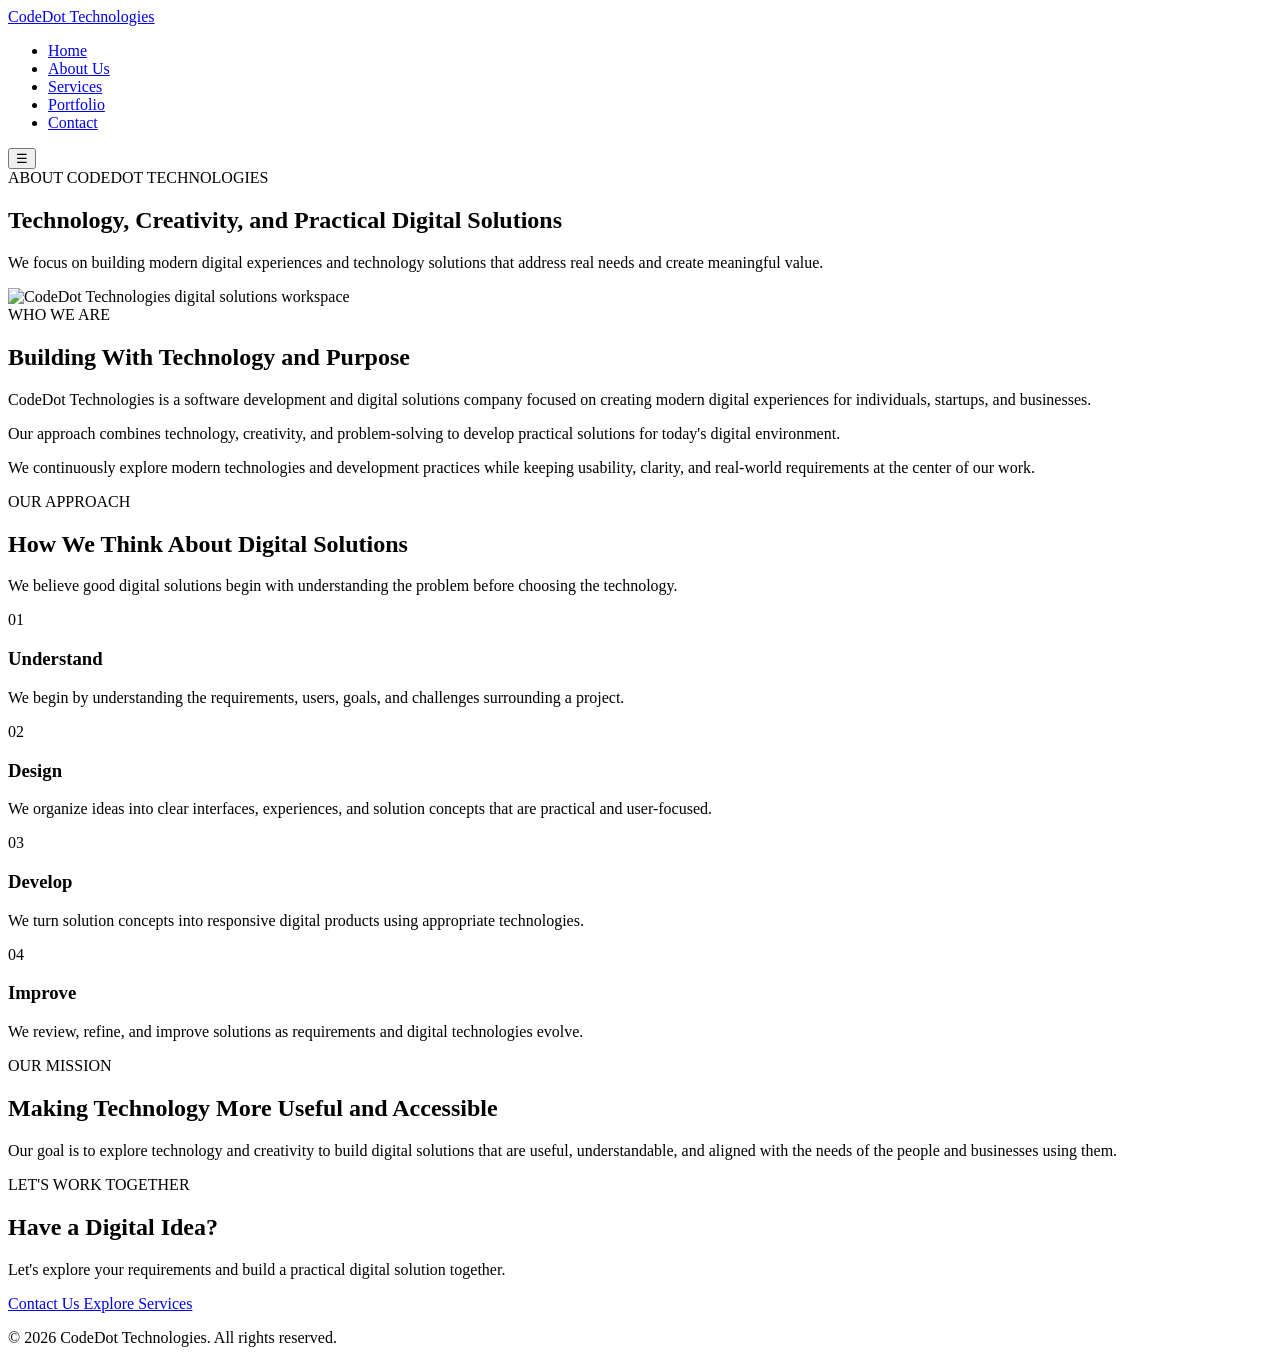
==== about.html @ 68d83f5a "About page HTML Updated" ====
<!DOCTYPE html>
<html lang="en">

<head>

    <meta charset="UTF-8">

    <meta
        name="viewport"
        content="width=device-width, initial-scale=1.0"
    >

    <title>About Us | CodeDot Technologies</title>

    <meta
        name="description"
        content="Learn more about CodeDot Technologies, our approach to software development, digital solutions, creativity, and technology."
    >

    <!-- Google Fonts -->
    <link rel="preconnect" href="https://fonts.googleapis.com">

    <link
        rel="preconnect"
        href="https://fonts.gstatic.com"
        crossorigin
    >

    <link
        href="https://fonts.googleapis.com/css2?family=Inter:wght@400;500;600;700&family=Poppins:wght@500;600;700;800&display=swap"
        rel="stylesheet"
    >

    <!-- Main CSS -->
    <link rel="stylesheet" href="css/style.css">

    <!-- Main JavaScript -->
    <script src="js/script.js" defer></script>

</head>

<body>

    <!-- Header -->
    <header>

        <nav>

            <a href="index.html" class="logo">
                CodeDot Technologies
            </a>

            <ul class="nav-links">

                <li>
                    <a href="index.html">
                        Home
                    </a>
                </li>

                <li>
                    <a href="about.html">
                        About Us
                    </a>
                </li>

                <li>
                    <a href="services.html">
                        Services
                    </a>
                </li>

                <li>
                    <a href="portfolio.html">
                        Portfolio
                    </a>
                </li>

                <li>
                    <a href="contact.html">
                        Contact
                    </a>
                </li>

            </ul>

            <button
                type="button"
                class="menu-toggle"
                aria-label="Open navigation menu"
                aria-expanded="false"
            >
                ☰
            </button>

        </nav>

    </header>


    <!-- Main Content -->
    <main>

        <!-- About Hero -->
        <section class="page-hero">

            <div class="page-hero-content">

                <span class="section-label">
                    ABOUT CODEDOT TECHNOLOGIES
                </span>

                <h1>
                    Technology, Creativity, and Practical Digital Solutions
                </h1>

                <p>
                    We focus on building modern digital experiences
                    and technology solutions that address real needs
                    and create meaningful value.
                </p>

            </div>

        </section>


        <!-- Company Introduction -->
        <section class="about-introduction">

            <div class="about-introduction-image">

                <img
                    src="images/about-image.jpg"
                    alt="CodeDot Technologies digital solutions workspace"
                >

            </div>

            <div class="about-introduction-content">

                <span class="section-label">
                    WHO WE ARE
                </span>

                <h2>
                    Building With Technology and Purpose
                </h2>

                <p>
                    CodeDot Technologies is a software development
                    and digital solutions company focused on creating
                    modern digital experiences for individuals,
                    startups, and businesses.
                </p>

                <p>
                    Our approach combines technology, creativity,
                    and problem-solving to develop practical solutions
                    for today's digital environment.
                </p>

                <p>
                    We continuously explore modern technologies and
                    development practices while keeping usability,
                    clarity, and real-world requirements at the center
                    of our work.
                </p>

            </div>

        </section>


        <!-- Our Approach -->
        <section class="about-approach">

            <div class="section-heading">

                <span class="section-label">
                    OUR APPROACH
                </span>

                <h2>
                    How We Think About Digital Solutions
                </h2>

                <p>
                    We believe good digital solutions begin with
                    understanding the problem before choosing the
                    technology.
                </p>

            </div>

            <div class="approach-grid">

                <article class="approach-card">

                    <div class="feature-icon" aria-hidden="true">
                        01
                    </div>

                    <h3>
                        Understand
                    </h3>

                    <p>
                        We begin by understanding the requirements,
                        users, goals, and challenges surrounding a
                        project.
                    </p>

                </article>

                <article class="approach-card">

                    <div class="feature-icon" aria-hidden="true">
                        02
                    </div>

                    <h3>
                        Design
                    </h3>

                    <p>
                        We organize ideas into clear interfaces,
                        experiences, and solution concepts that are
                        practical and user-focused.
                    </p>

                </article>

                <article class="approach-card">

                    <div class="feature-icon" aria-hidden="true">
                        03
                    </div>

                    <h3>
                        Develop
                    </h3>

                    <p>
                        We turn solution concepts into responsive
                        digital products using appropriate technologies.
                    </p>

                </article>

                <article class="approach-card">

                    <div class="feature-icon" aria-hidden="true">
                        04
                    </div>

                    <h3>
                        Improve
                    </h3>

                    <p>
                        We review, refine, and improve solutions as
                        requirements and digital technologies evolve.
                    </p>

                </article>

            </div>

        </section>


        <!-- Mission -->
        <section class="mission-section">

            <div class="mission-content">

                <span class="section-label">
                    OUR MISSION
                </span>

                <h2>
                    Making Technology More Useful and Accessible
                </h2>

                <p>
                    Our goal is to explore technology and creativity
                    to build digital solutions that are useful,
                    understandable, and aligned with the needs of
                    the people and businesses using them.
                </p>

            </div>

        </section>


        <!-- CTA -->
        <section class="final-cta">

            <div class="cta-content">

                <span class="section-label">
                    LET'S WORK TOGETHER
                </span>

                <h2>
                    Have a Digital Idea?
                </h2>

                <p>
                    Let's explore your requirements and build a
                    practical digital solution together.
                </p>

                <div class="cta-buttons">

                    <a
                        href="contact.html"
                        class="btn btn-primary"
                    >
                        Contact Us
                    </a>

                    <a
                        href="services.html"
                        class="btn btn-secondary"
                    >
                        Explore Services
                    </a>

                </div>

            </div>

        </section>

    </main>


    <!-- Footer -->
    <footer>

        <p>
            &copy; 2026 CodeDot Technologies. All rights reserved.
        </p>

    </footer>

</body>

</html>
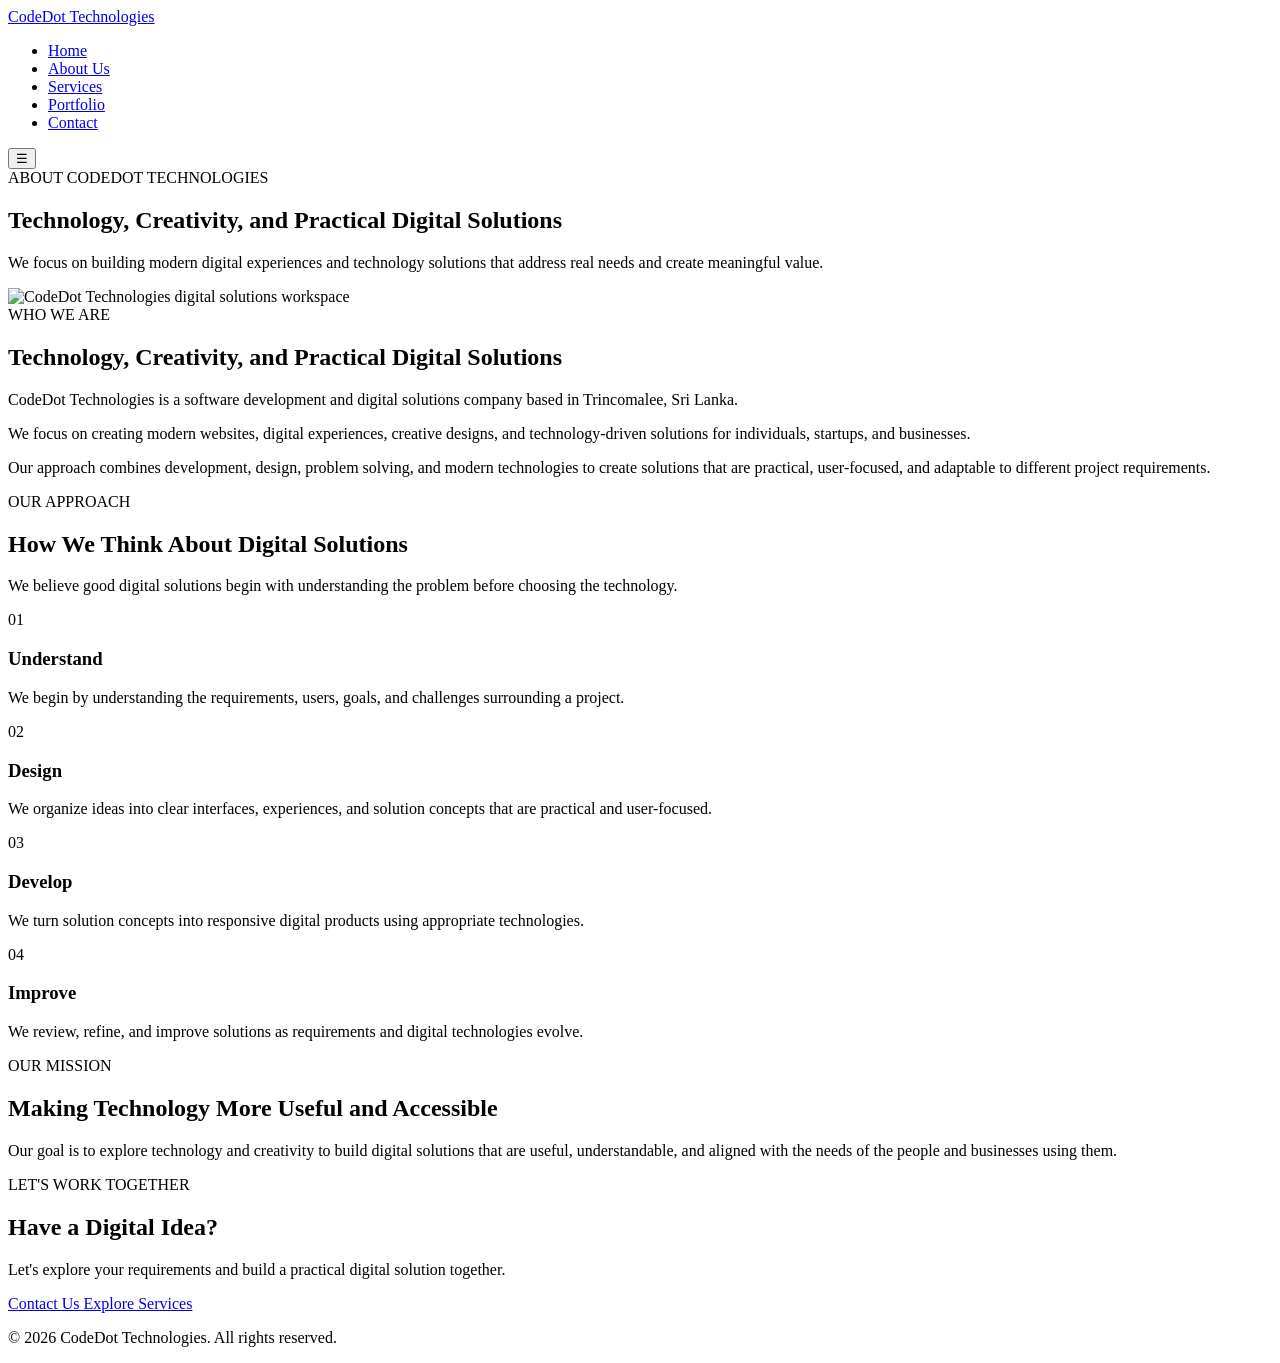
==== commit d4aa4bb8: "about page reupdated" ====
--- a/about.html
+++ b/about.html
@@ -144,29 +144,25 @@
                 </span>
 
                 <h2>
-                    Building With Technology and Purpose
+                    Technology, Creativity, and Practical Digital Solutions
                 </h2>
 
                 <p>
-                    CodeDot Technologies is a software development
-                    and digital solutions company focused on creating
-                    modern digital experiences for individuals,
-                    startups, and businesses.
-                </p>
-
-                <p>
-                    Our approach combines technology, creativity,
-                    and problem-solving to develop practical solutions
-                    for today's digital environment.
-                </p>
-
-                <p>
-                    We continuously explore modern technologies and
-                    development practices while keeping usability,
-                    clarity, and real-world requirements at the center
-                    of our work.
-                </p>
-
+                    CodeDot Technologies is a software development and digital
+                    solutions company based in Trincomalee, Sri Lanka.
+                </p>
+
+                <p>
+                    We focus on creating modern websites, digital experiences,
+                    creative designs, and technology-driven solutions for
+                    individuals, startups, and businesses.
+                </p>
+
+                <p>
+                    Our approach combines development, design, problem solving,
+                    and modern technologies to create solutions that are practical,
+                    user-focused, and adaptable to different project requirements.
+                </p>
             </div>
 
         </section>
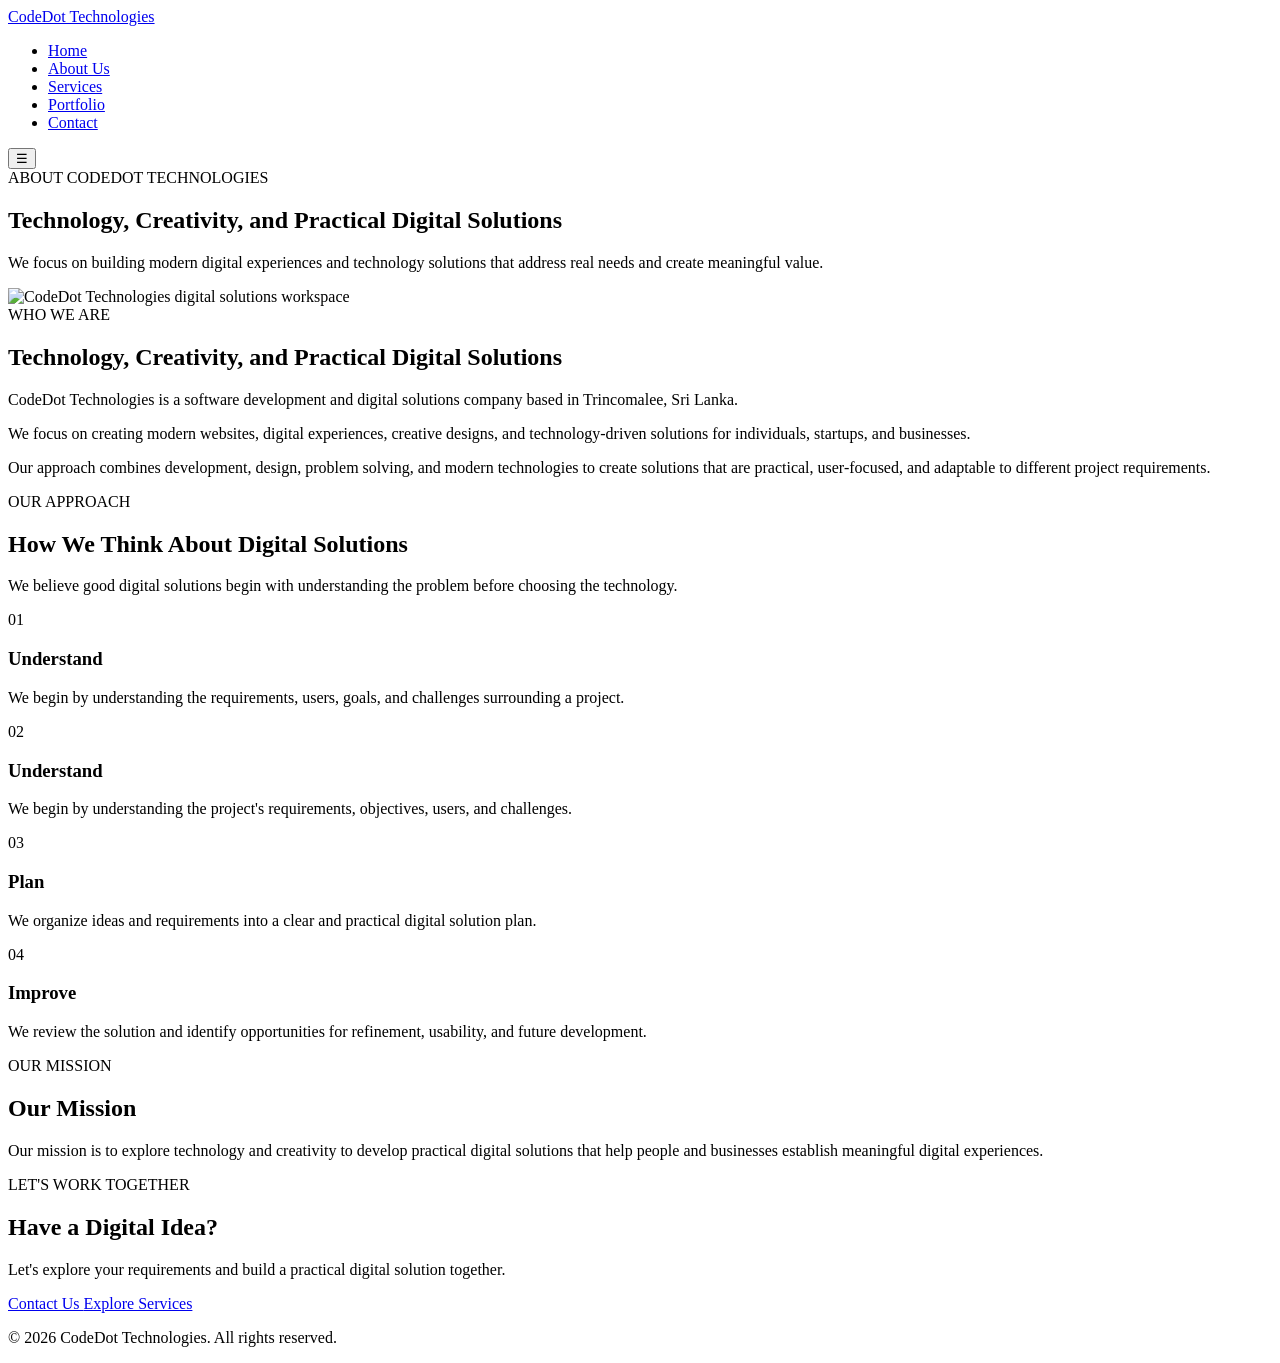
==== commit 3e38e78c: "about page reupdated" ====
--- a/about.html
+++ b/about.html
@@ -215,15 +215,12 @@
                         02
                     </div>
 
-                    <h3>
-                        Design
-                    </h3>
-
-                    <p>
-                        We organize ideas into clear interfaces,
-                        experiences, and solution concepts that are
-                        practical and user-focused.
-                    </p>
+                    <h3>Understand</h3>
+
+                        <p>
+                            We begin by understanding the project's requirements,
+                            objectives, users, and challenges.
+                        </p>
 
                 </article>
 
@@ -233,14 +230,12 @@
                         03
                     </div>
 
-                    <h3>
-                        Develop
-                    </h3>
-
-                    <p>
-                        We turn solution concepts into responsive
-                        digital products using appropriate technologies.
-                    </p>
+                    <h3>Plan</h3>
+
+                        <p>
+                            We organize ideas and requirements into a clear and
+                            practical digital solution plan.
+                        </p>
 
                 </article>
 
@@ -250,14 +245,12 @@
                         04
                     </div>
 
-                    <h3>
-                        Improve
-                    </h3>
-
-                    <p>
-                        We review, refine, and improve solutions as
-                        requirements and digital technologies evolve.
-                    </p>
+                    <h3>Improve</h3>
+
+                        <p>
+                            We review the solution and identify opportunities for
+                            refinement, usability, and future development.
+                        </p>
 
                 </article>
 
@@ -276,15 +269,14 @@
                 </span>
 
                 <h2>
-                    Making Technology More Useful and Accessible
+                    Our Mission
                 </h2>
 
-                <p>
-                    Our goal is to explore technology and creativity
-                    to build digital solutions that are useful,
-                    understandable, and aligned with the needs of
-                    the people and businesses using them.
-                </p>
+                    <p>
+                        Our mission is to explore technology and creativity to
+                        develop practical digital solutions that help people and
+                        businesses establish meaningful digital experiences.
+                    </p>
 
             </div>
 
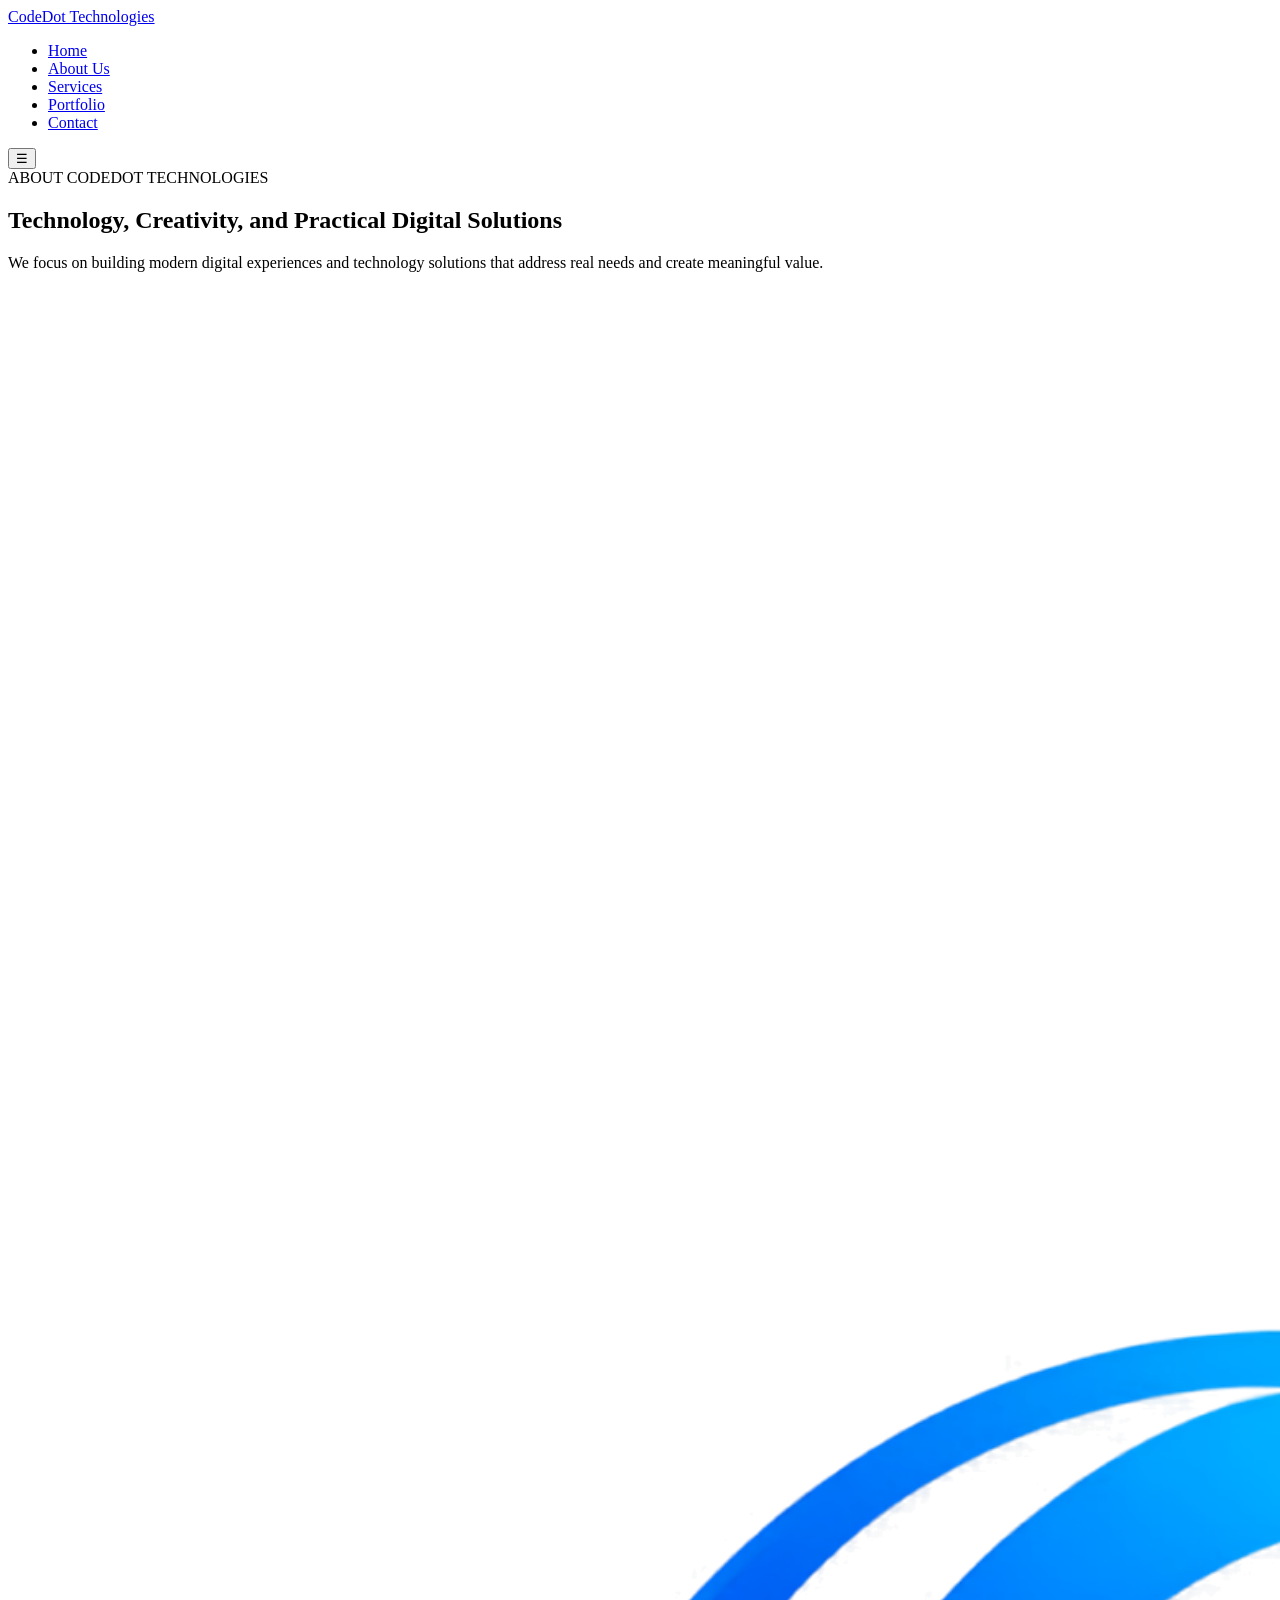
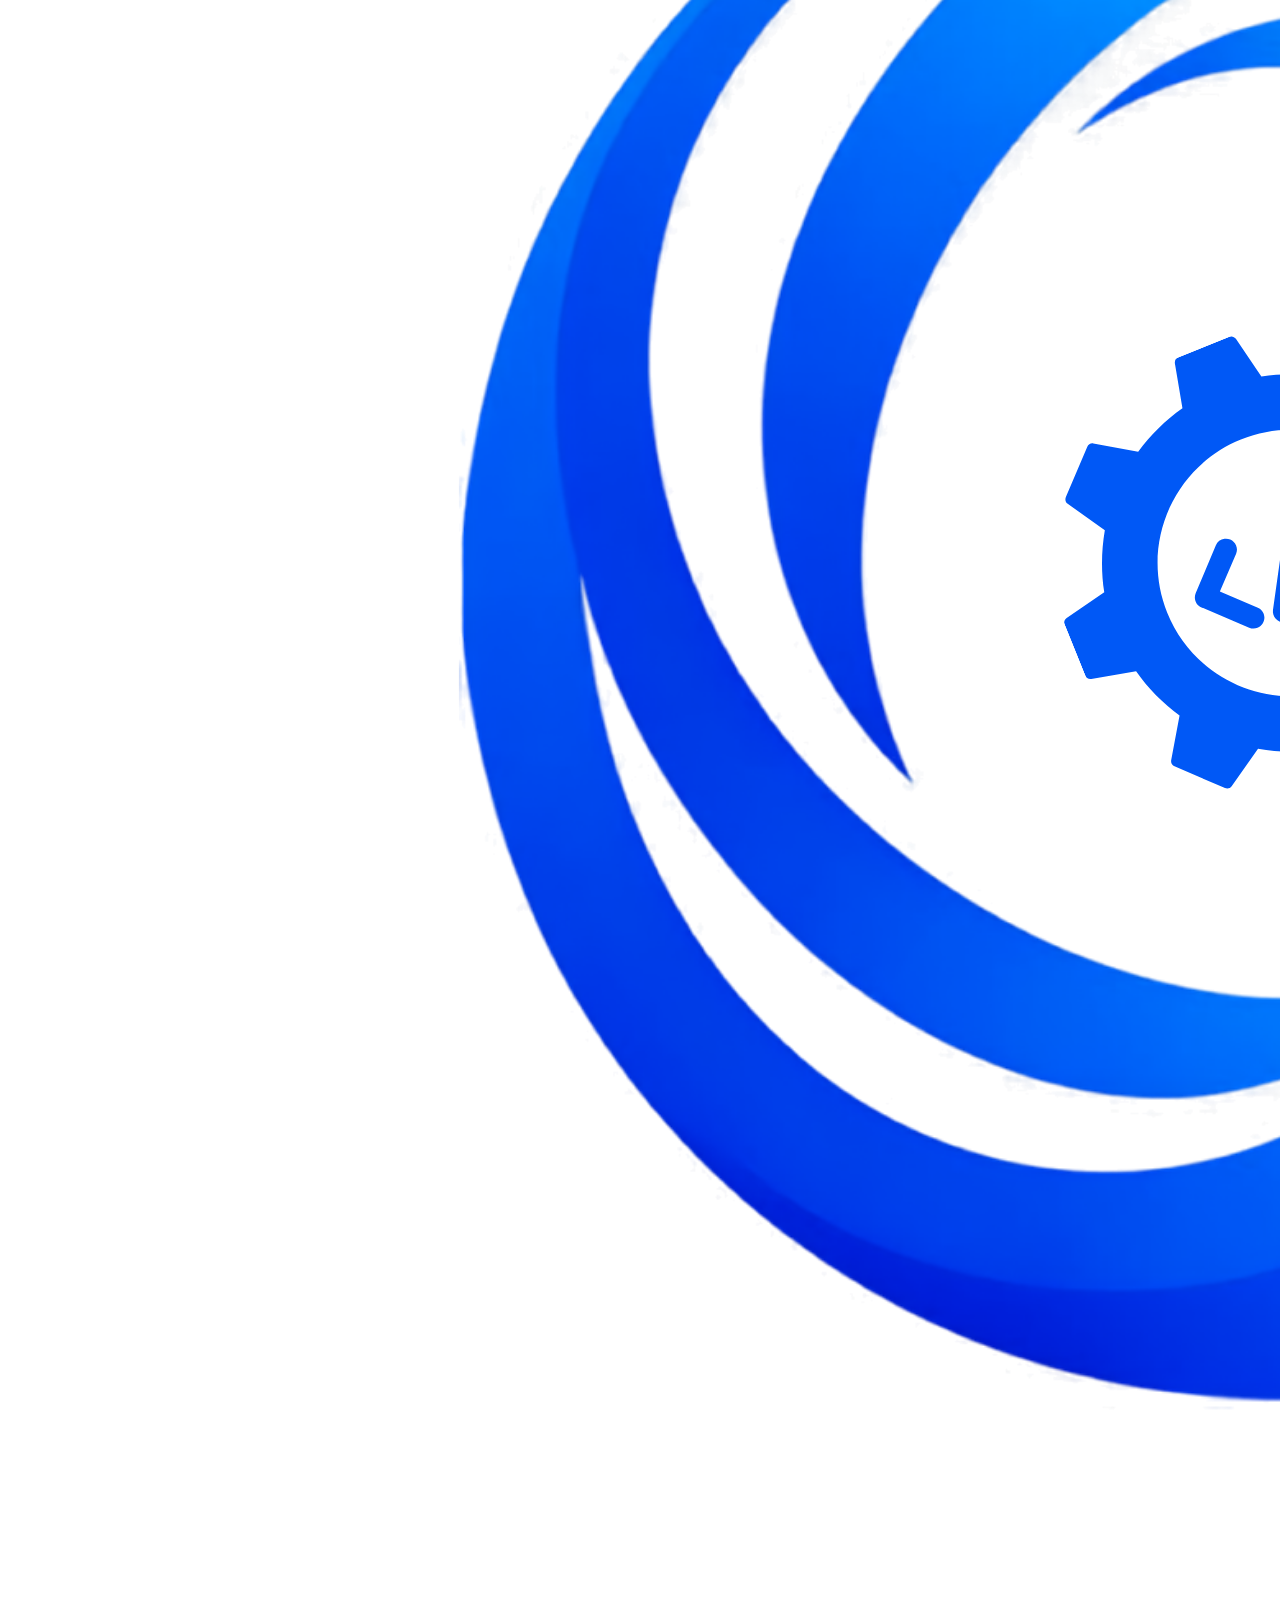
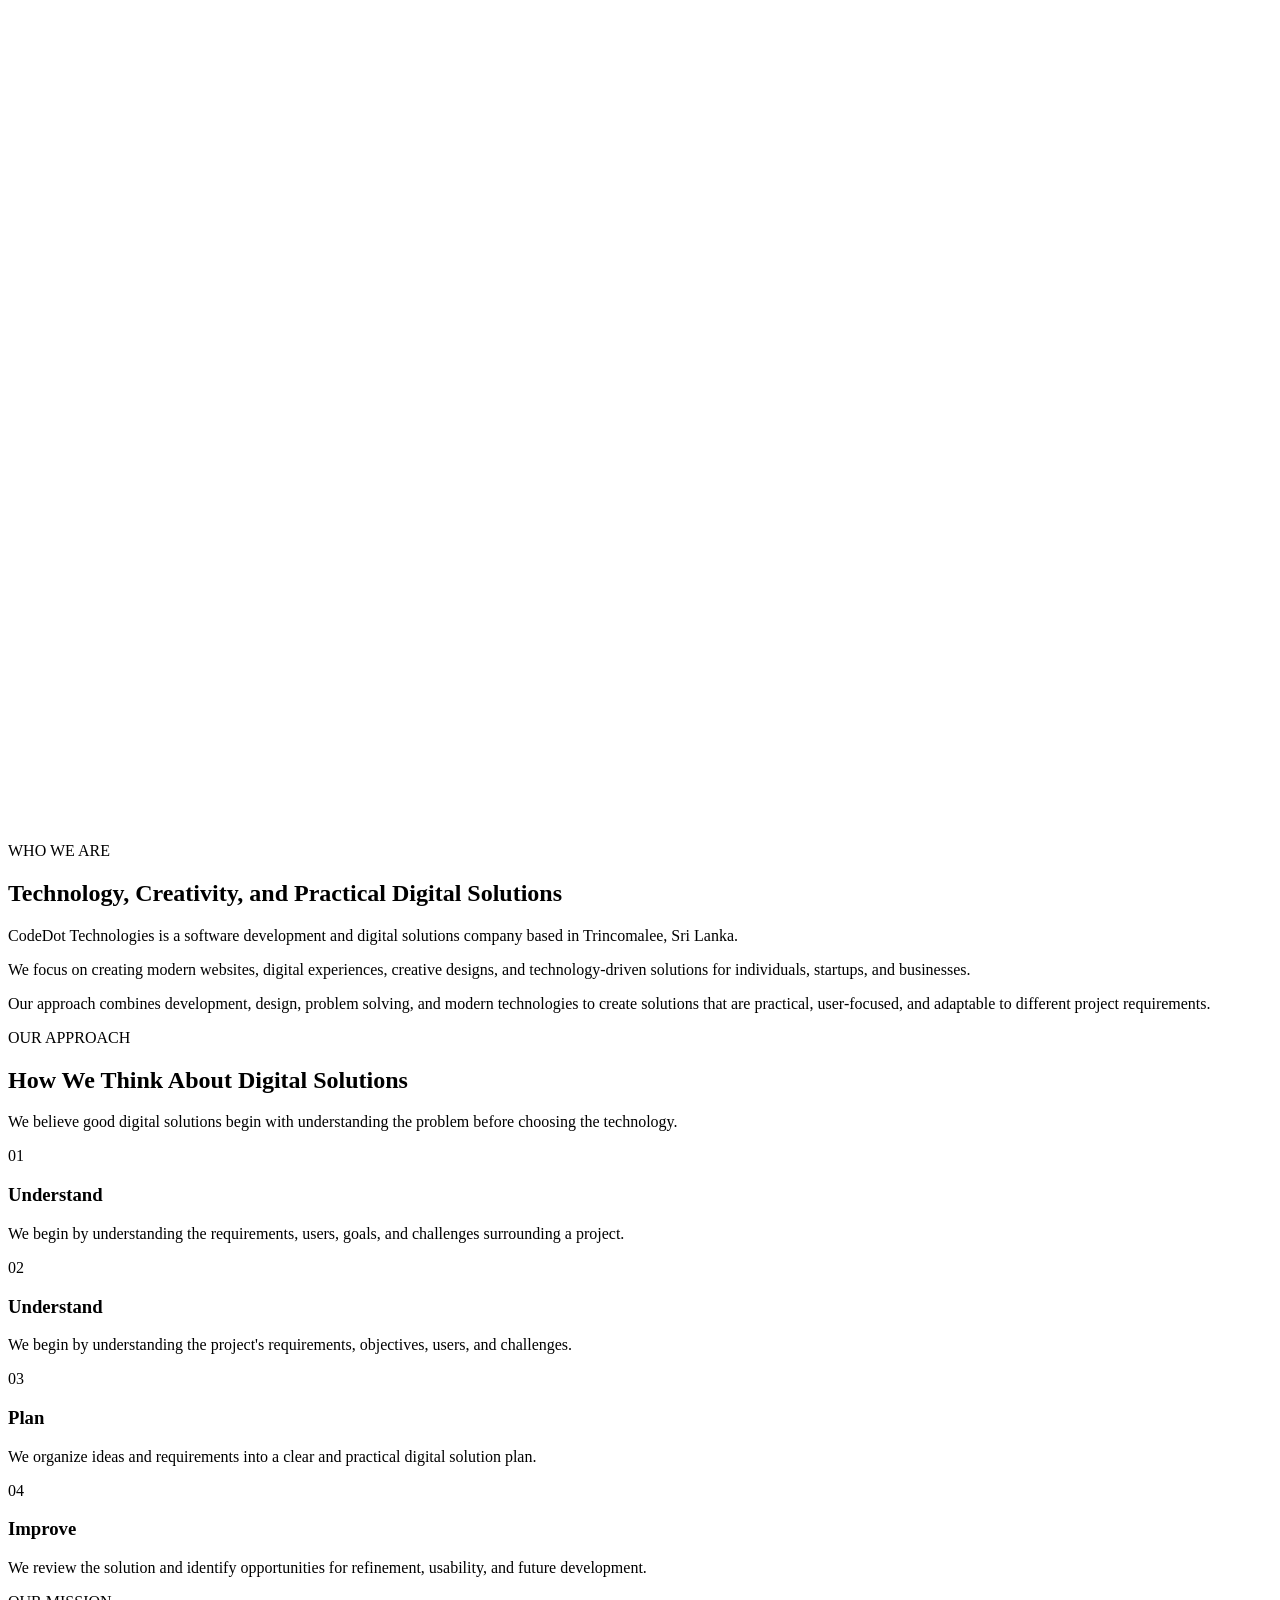
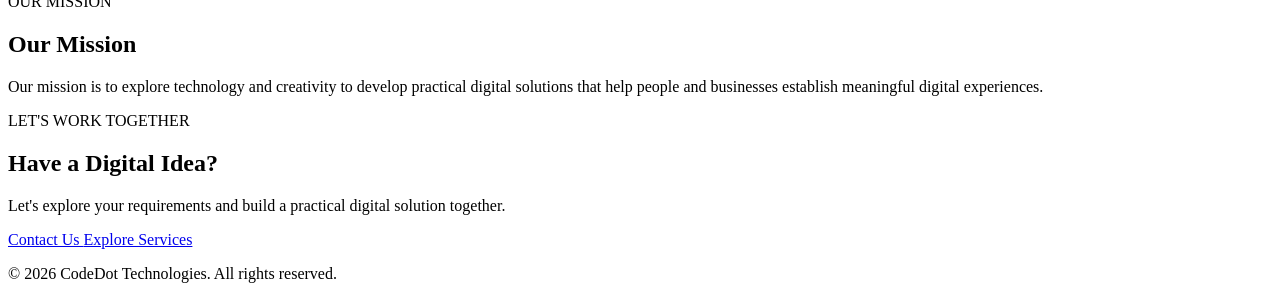
==== commit b76798d3: "Error fixed" ====
--- a/about.html
+++ b/about.html
@@ -130,10 +130,13 @@
 
             <div class="about-introduction-image">
 
-                <img
-                    src="images/about-image.jpg"
-                    alt="CodeDot Technologies digital solutions workspace"
-                >
+                <!-- Company Brand -->
+                    <a href="index.html" class="logo" aria-label="CodeDot Technologies Home">
+                        <img
+                            src="images/logo.jpg"
+                            alt="CodeDot Technologies"
+                        >
+                    </a>
 
             </div>
 
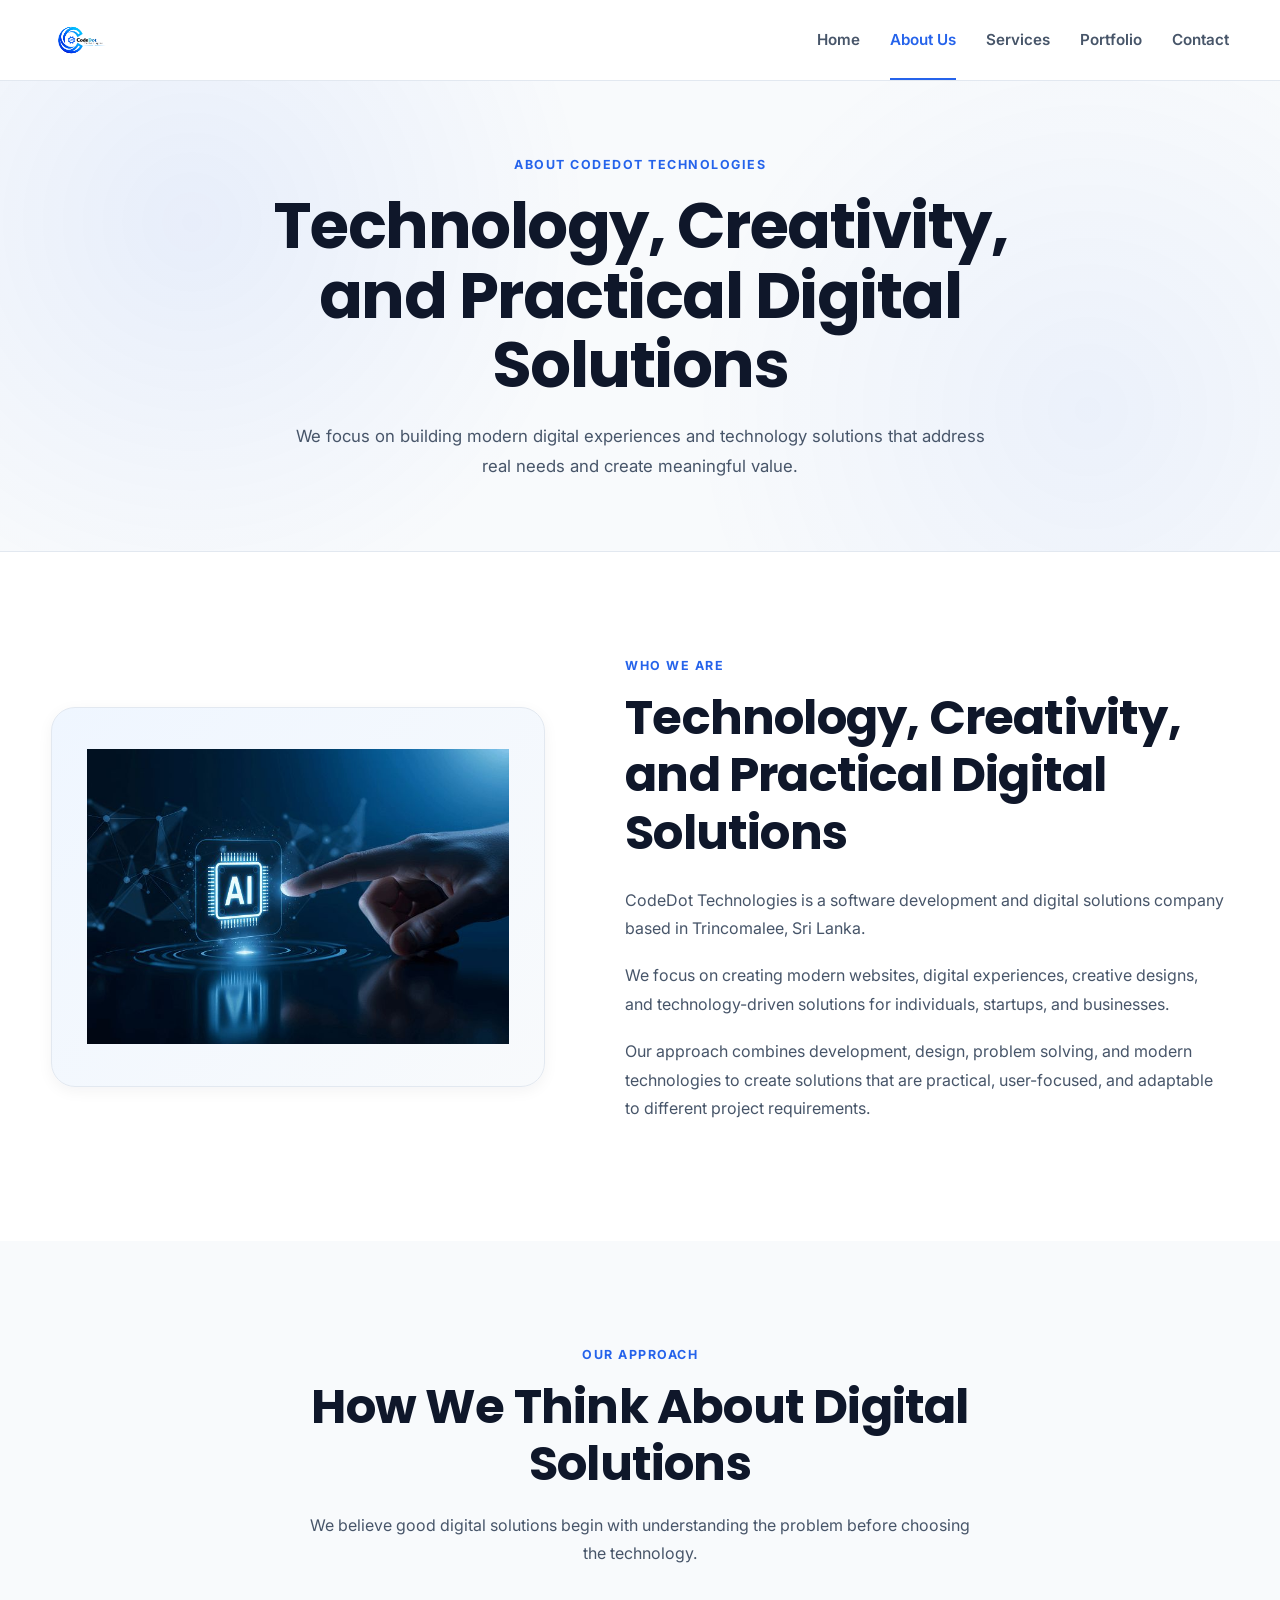
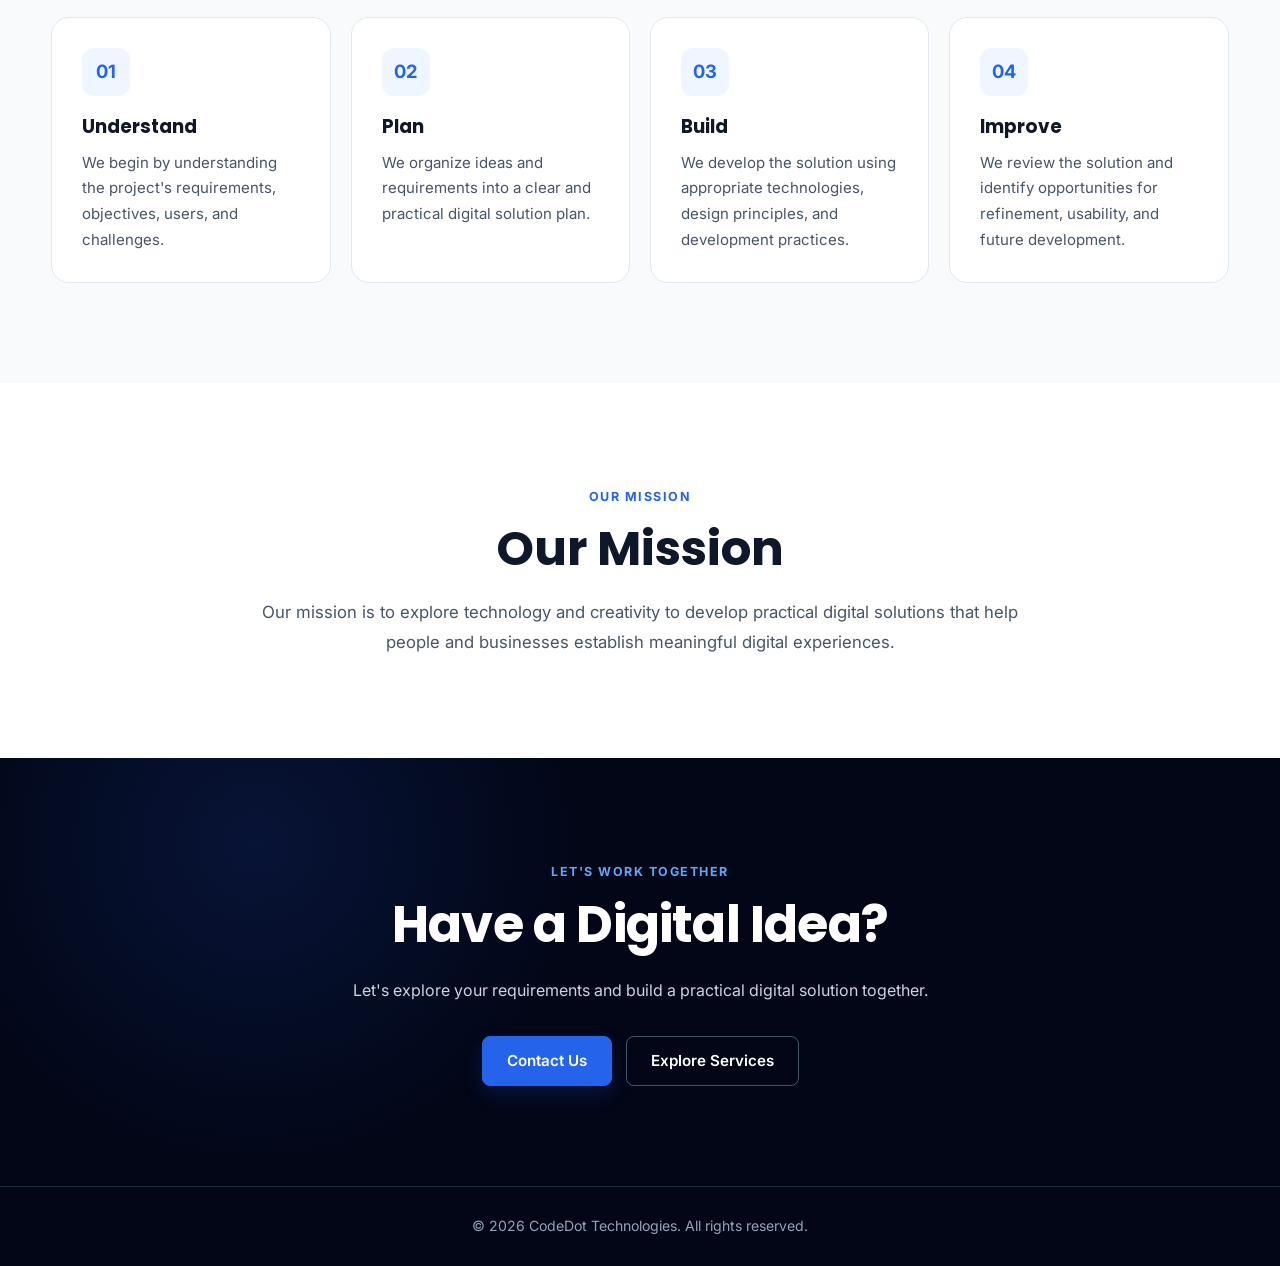
==== commit 3dc9e91d: "footer detasils changed" ====
--- a/about.html
+++ b/about.html
@@ -41,15 +41,26 @@
 
 <body>
 
-    <!-- Header -->
+    <!-- =========================
+         HEADER
+    ========================== -->
     <header>
 
         <nav>
 
-            <a href="index.html" class="logo">
-                CodeDot Technologies
+            <!-- Company Logo -->
+            <a
+                href="index.html"
+                class="logo"
+                aria-label="CodeDot Technologies Home"
+            >
+                <img
+                    src="images/logo.jpg"
+                    alt="CodeDot Technologies logo"
+                >
             </a>
 
+            <!-- Navigation Links -->
             <ul class="nav-links">
 
                 <li>
@@ -84,6 +95,7 @@
 
             </ul>
 
+            <!-- Mobile Menu Button -->
             <button
                 type="button"
                 class="menu-toggle"
@@ -98,10 +110,14 @@
     </header>
 
 
-    <!-- Main Content -->
+    <!-- =========================
+         MAIN CONTENT
+    ========================== -->
     <main>
 
-        <!-- About Hero -->
+        <!-- =========================
+             ABOUT HERO
+        ========================== -->
         <section class="page-hero">
 
             <div class="page-hero-content">
@@ -125,18 +141,17 @@
         </section>
 
 
-        <!-- Company Introduction -->
+        <!-- =========================
+             COMPANY INTRODUCTION
+        ========================== -->
         <section class="about-introduction">
 
             <div class="about-introduction-image">
 
-                <!-- Company Brand -->
-                    <a href="index.html" class="logo" aria-label="CodeDot Technologies Home">
-                        <img
-                            src="images/logo.jpg"
-                            alt="CodeDot Technologies"
-                        >
-                    </a>
+                <img
+                    src="images/about-image.jpg"
+                    alt="About CodeDot Technologies"
+                >
 
             </div>
 
@@ -151,8 +166,8 @@
                 </h2>
 
                 <p>
-                    CodeDot Technologies is a software development and digital
-                    solutions company based in Trincomalee, Sri Lanka.
+                    CodeDot Technologies is a software development and
+                    digital solutions company based in Trincomalee, Sri Lanka.
                 </p>
 
                 <p>
@@ -166,12 +181,15 @@
                     and modern technologies to create solutions that are practical,
                     user-focused, and adaptable to different project requirements.
                 </p>
+
             </div>
 
         </section>
 
 
-        <!-- Our Approach -->
+        <!-- =========================
+             OUR APPROACH
+        ========================== -->
         <section class="about-approach">
 
             <div class="section-heading">
@@ -192,11 +210,16 @@
 
             </div>
 
+
             <div class="approach-grid">
 
+                <!-- Understand -->
                 <article class="approach-card">
 
-                    <div class="feature-icon" aria-hidden="true">
+                    <div
+                        class="feature-icon"
+                        aria-hidden="true"
+                    >
                         01
                     </div>
 
@@ -205,55 +228,75 @@
                     </h3>
 
                     <p>
-                        We begin by understanding the requirements,
-                        users, goals, and challenges surrounding a
-                        project.
+                        We begin by understanding the project's requirements,
+                        objectives, users, and challenges.
                     </p>
 
                 </article>
 
+
+                <!-- Plan -->
                 <article class="approach-card">
 
-                    <div class="feature-icon" aria-hidden="true">
+                    <div
+                        class="feature-icon"
+                        aria-hidden="true"
+                    >
                         02
                     </div>
 
-                    <h3>Understand</h3>
-
-                        <p>
-                            We begin by understanding the project's requirements,
-                            objectives, users, and challenges.
-                        </p>
+                    <h3>
+                        Plan
+                    </h3>
+
+                    <p>
+                        We organize ideas and requirements into a clear
+                        and practical digital solution plan.
+                    </p>
 
                 </article>
 
+
+                <!-- Build -->
                 <article class="approach-card">
 
-                    <div class="feature-icon" aria-hidden="true">
+                    <div
+                        class="feature-icon"
+                        aria-hidden="true"
+                    >
                         03
                     </div>
 
-                    <h3>Plan</h3>
-
-                        <p>
-                            We organize ideas and requirements into a clear and
-                            practical digital solution plan.
-                        </p>
+                    <h3>
+                        Build
+                    </h3>
+
+                    <p>
+                        We develop the solution using appropriate technologies,
+                        design principles, and development practices.
+                    </p>
 
                 </article>
 
+
+                <!-- Improve -->
                 <article class="approach-card">
 
-                    <div class="feature-icon" aria-hidden="true">
+                    <div
+                        class="feature-icon"
+                        aria-hidden="true"
+                    >
                         04
                     </div>
 
-                    <h3>Improve</h3>
-
-                        <p>
-                            We review the solution and identify opportunities for
-                            refinement, usability, and future development.
-                        </p>
+                    <h3>
+                        Improve
+                    </h3>
+
+                    <p>
+                        We review the solution and identify opportunities
+                        for refinement, usability, and future development.
+                    </p>
 
                 </article>
 
@@ -262,7 +305,9 @@
         </section>
 
 
-        <!-- Mission -->
+        <!-- =========================
+             MISSION
+        ========================== -->
         <section class="mission-section">
 
             <div class="mission-content">
@@ -275,18 +320,21 @@
                     Our Mission
                 </h2>
 
-                    <p>
-                        Our mission is to explore technology and creativity to
-                        develop practical digital solutions that help people and
-                        businesses establish meaningful digital experiences.
-                    </p>
+                <p>
+                    Our mission is to explore technology and creativity
+                    to develop practical digital solutions that help
+                    people and businesses establish meaningful digital
+                    experiences.
+                </p>
 
             </div>
 
         </section>
 
 
-        <!-- CTA -->
+        <!-- =========================
+             FINAL CTA
+        ========================== -->
         <section class="final-cta">
 
             <div class="cta-content">
@@ -329,7 +377,9 @@
     </main>
 
 
-    <!-- Footer -->
+    <!-- =========================
+         FOOTER
+    ========================== -->
     <footer>
 
         <p>
@@ -338,6 +388,16 @@
 
     </footer>
 
+
+    <!-- Scroll To Top -->
+<button
+    type="button"
+    class="scroll-top"
+    aria-label="Scroll to top"
+>
+    ↑
+</button>
+
 </body>
 
 </html>
--- a/css/style.css
+++ b/css/style.css
@@ -0,0 +1,2791 @@
+/* =========================================================
+   CODEDOT TECHNOLOGIES
+   MAIN WEBSITE STYLESHEET
+   ========================================================= */
+
+
+/* =========================================================
+   01. CSS RESET
+   ========================================================= */
+
+*,
+*::before,
+*::after {
+    margin: 0;
+    padding: 0;
+    box-sizing: border-box;
+}
+
+
+html {
+    scroll-behavior: smooth;
+}
+
+
+body {
+    width: 100%;
+    min-height: 100vh;
+
+    overflow-x: hidden;
+
+    font-family: "Inter", sans-serif;
+    font-size: 16px;
+    line-height: 1.6;
+
+    color: #475569;
+    background-color: #ffffff;
+
+    -webkit-font-smoothing: antialiased;
+}
+
+
+img {
+    display: block;
+    max-width: 100%;
+}
+
+
+button,
+input,
+textarea,
+select {
+    font: inherit;
+}
+
+
+button {
+    cursor: pointer;
+}
+
+
+a {
+    color: inherit;
+    text-decoration: none;
+}
+
+
+ul,
+ol {
+    margin: 0;
+    padding: 0;
+}
+
+
+h1,
+h2,
+h3,
+h4,
+h5,
+h6 {
+    margin: 0;
+
+    font-family: "Poppins", sans-serif;
+
+    color: #0f172a;
+
+    line-height: 1.2;
+}
+
+
+/* =========================================================
+   02. ROOT VARIABLES
+   ========================================================= */
+
+:root {
+
+    --primary: #2563eb;
+    --primary-dark: #1d4ed8;
+    --primary-light: #eff6ff;
+
+    --heading: #0f172a;
+    --text: #475569;
+    --light-text: #64748b;
+
+    --white: #ffffff;
+
+    --background: #ffffff;
+    --section: #f8fafc;
+
+    --border: #e2e8f0;
+
+    --dark: #020617;
+    --dark-secondary: #0f172a;
+
+    --success: #16a34a;
+
+    --container: 1200px;
+
+    --radius-sm: 8px;
+    --radius-md: 12px;
+    --radius-lg: 18px;
+    --radius-xl: 24px;
+
+    --shadow-sm:
+        0 4px 15px rgba(15, 23, 42, 0.05);
+
+    --shadow-md:
+        0 12px 30px rgba(15, 23, 42, 0.08);
+
+    --shadow-lg:
+        0 25px 60px rgba(15, 23, 42, 0.12);
+
+    --transition:
+        all 0.3s ease;
+}
+
+
+/* =========================================================
+   03. GLOBAL CONTAINER
+   ========================================================= */
+
+.container {
+    width: min(92%, var(--container));
+
+    margin-left: auto;
+    margin-right: auto;
+}
+
+
+/* =========================================================
+   04. HEADER
+   ========================================================= */
+
+header {
+    position: sticky;
+
+    top: 0;
+
+    z-index: 1000;
+
+    width: 100%;
+
+    background-color: rgba(255, 255, 255, 0.96);
+
+    border-bottom: 1px solid var(--border);
+
+    backdrop-filter: blur(12px);
+}
+
+
+/* =========================================================
+   05. NAVIGATION
+   ========================================================= */
+
+nav {
+    width: min(92%, var(--container));
+
+    min-height: 80px;
+
+    margin: 0 auto;
+
+    display: flex;
+
+    align-items: center;
+
+    justify-content: space-between;
+
+    gap: 30px;
+}
+
+
+/* =========================================================
+   06. LOGO
+   ========================================================= */
+
+.logo {
+    display: flex;
+
+    align-items: center;
+
+    justify-content: flex-start;
+
+    width: 180px;
+    height: 70px;
+
+    flex-shrink: 0;
+}
+
+
+.logo img {
+    display: block;
+
+    width: 170px;
+    height: 60px;
+
+    object-fit: contain;
+
+    object-position: left center;
+}
+
+
+/*
+   Text logo fallback
+   Used if a page contains:
+   <a class="logo">CodeDot Technologies</a>
+*/
+
+a.logo:not(:has(img)) {
+    width: auto;
+    height: auto;
+
+    color: var(--heading);
+
+    font-family: "Poppins", sans-serif;
+
+    font-size: 1.15rem;
+
+    font-weight: 700;
+}
+
+
+/* =========================================================
+   07. NAVIGATION LINKS
+   ========================================================= */
+
+.nav-links {
+    display: flex;
+
+    align-items: center;
+
+    justify-content: flex-end;
+
+    gap: 30px;
+
+    margin: 0;
+    padding: 0;
+
+    list-style: none;
+}
+
+
+.nav-links li {
+    display: flex;
+
+    align-items: center;
+}
+
+
+.nav-links a {
+    position: relative;
+
+    display: inline-flex;
+
+    align-items: center;
+
+    min-height: 80px;
+
+    color: var(--text);
+
+    font-size: 0.95rem;
+
+    font-weight: 600;
+
+    transition: color 0.25s ease;
+}
+
+
+.nav-links a::after {
+    content: "";
+
+    position: absolute;
+
+    left: 0;
+    right: 0;
+    bottom: 0;
+
+    height: 2px;
+
+    background-color: var(--primary);
+
+    transform: scaleX(0);
+
+    transform-origin: center;
+
+    transition: transform 0.25s ease;
+}
+
+
+.nav-links a:hover,
+.nav-links a.active {
+    color: var(--primary);
+}
+
+
+.nav-links a:hover::after,
+.nav-links a.active::after {
+    transform: scaleX(1);
+}
+
+
+/* =========================================================
+   08. MOBILE MENU BUTTON
+   ========================================================= */
+
+.menu-toggle {
+    display: none;
+
+    width: 44px;
+    height: 44px;
+
+    border: 1px solid var(--border);
+
+    border-radius: var(--radius-sm);
+
+    background-color: var(--white);
+
+    color: var(--heading);
+
+    font-size: 1.5rem;
+
+    line-height: 1;
+
+    transition: var(--transition);
+}
+
+
+.menu-toggle:hover {
+    border-color: var(--primary);
+
+    color: var(--primary);
+
+    background-color: var(--primary-light);
+}
+
+
+/* =========================================================
+   09. GLOBAL SECTION LABEL
+   ========================================================= */
+
+.section-label {
+    display: inline-block;
+
+    margin-bottom: 14px;
+
+    color: var(--primary);
+
+    font-size: 0.78rem;
+
+    font-weight: 700;
+
+    letter-spacing: 1.5px;
+
+    line-height: 1.4;
+
+    text-transform: uppercase;
+}
+
+
+/* =========================================================
+   10. SECTION HEADING
+   ========================================================= */
+
+.section-heading {
+    width: min(92%, 760px);
+
+    margin: 0 auto 50px;
+
+    text-align: center;
+}
+
+
+.section-heading h2 {
+    margin-bottom: 18px;
+
+    color: var(--heading);
+
+    font-size: clamp(2rem, 4vw, 3rem);
+
+    font-weight: 700;
+
+    letter-spacing: -0.8px;
+}
+
+
+.section-heading p {
+    max-width: 680px;
+
+    margin: 0 auto;
+
+    color: var(--text);
+
+    font-size: 1rem;
+
+    line-height: 1.75;
+}
+
+
+/* =========================================================
+   11. BUTTONS
+   ========================================================= */
+
+.btn {
+    display: inline-flex;
+
+    align-items: center;
+
+    justify-content: center;
+
+    min-height: 50px;
+
+    padding: 0 24px;
+
+    border: 1px solid transparent;
+
+    border-radius: var(--radius-sm);
+
+    font-size: 0.95rem;
+
+    font-weight: 600;
+
+    white-space: nowrap;
+
+    transition:
+        transform 0.3s ease,
+        background-color 0.3s ease,
+        color 0.3s ease,
+        border-color 0.3s ease,
+        box-shadow 0.3s ease;
+}
+
+
+.btn-primary {
+    background-color: var(--primary);
+
+    color: var(--white);
+
+    border-color: var(--primary);
+
+    box-shadow:
+        0 8px 20px rgba(37, 99, 235, 0.18);
+}
+
+
+.btn-primary:hover {
+    background-color: var(--primary-dark);
+
+    border-color: var(--primary-dark);
+
+    transform: translateY(-2px);
+
+    box-shadow:
+        0 12px 25px rgba(37, 99, 235, 0.25);
+}
+
+
+.btn-secondary {
+    background-color: var(--white);
+
+    color: var(--heading);
+
+    border-color: var(--border);
+}
+
+
+.btn-secondary:hover {
+    color: var(--primary);
+
+    border-color: var(--primary);
+
+    transform: translateY(-2px);
+}
+
+
+/* =========================================================
+   12. HOMEPAGE HERO
+   ========================================================= */
+
+.hero {
+    width: min(92%, var(--container));
+
+    min-height: calc(100vh - 80px);
+
+    margin: 0 auto;
+
+    display: grid;
+
+    grid-template-columns: minmax(0, 1fr) minmax(0, 1fr);
+
+    align-items: center;
+
+    gap: 70px;
+
+    padding: 70px 0;
+}
+
+
+/* =========================================================
+   13. HERO CONTENT
+   ========================================================= */
+
+.hero-content {
+    width: 100%;
+
+    max-width: 590px;
+
+    display: flex;
+
+    flex-direction: column;
+
+    justify-content: center;
+}
+
+
+.hero-label {
+    display: inline-block;
+
+    margin-bottom: 18px;
+
+    color: var(--primary);
+
+    font-size: 0.82rem;
+
+    font-weight: 700;
+
+    letter-spacing: 1.5px;
+
+    line-height: 1.4;
+}
+
+
+.hero h1 {
+    margin-bottom: 22px;
+
+    color: var(--heading);
+
+    font-size: clamp(3rem, 5vw, 4.8rem);
+
+    font-weight: 700;
+
+    line-height: 1.05;
+
+    letter-spacing: -2px;
+}
+
+
+.hero-content > p {
+    max-width: 540px;
+
+    margin-bottom: 30px;
+
+    color: var(--text);
+
+    font-size: 1.05rem;
+
+    line-height: 1.75;
+}
+
+
+/* =========================================================
+   14. HERO BUTTONS
+   ========================================================= */
+
+.hero-buttons {
+    display: flex;
+
+    align-items: center;
+
+    gap: 14px;
+
+    flex-wrap: wrap;
+}
+
+
+/* =========================================================
+   15. HERO IMAGE
+   ========================================================= */
+
+.hero-image {
+    width: 100%;
+
+    max-width: 560px;
+
+    margin-left: auto;
+
+    overflow: hidden;
+
+    border-radius: var(--radius-xl);
+
+    box-shadow: var(--shadow-lg);
+
+    background-color: var(--section);
+}
+
+
+.hero-image img {
+    display: block;
+
+    width: 100%;
+
+    height: 500px;
+
+    object-fit: cover;
+
+    border-radius: var(--radius-xl);
+
+    transition: transform 0.5s ease;
+}
+
+
+.hero-image:hover img {
+    transform: scale(1.025);
+}
+
+
+/* =========================================================
+   16. SERVICES PREVIEW - HOME
+   ========================================================= */
+
+.services-preview {
+    padding: 100px 0;
+
+    background-color: var(--section);
+}
+
+
+.services-grid {
+    width: min(92%, var(--container));
+
+    margin: 0 auto;
+
+    display: grid;
+
+    grid-template-columns: repeat(3, minmax(0, 1fr));
+
+    gap: 24px;
+}
+
+
+/* =========================================================
+   17. SERVICE CARD
+   ========================================================= */
+
+.service-card {
+    min-width: 0;
+
+    padding: 32px;
+
+    background-color: var(--white);
+
+    border: 1px solid var(--border);
+
+    border-radius: var(--radius-lg);
+
+    transition:
+        transform 0.3s ease,
+        box-shadow 0.3s ease,
+        border-color 0.3s ease;
+}
+
+
+.service-card:hover {
+    transform: translateY(-6px);
+
+    border-color: rgba(37, 99, 235, 0.3);
+
+    box-shadow: var(--shadow-md);
+}
+
+
+.service-card h3 {
+    margin-bottom: 14px;
+
+    color: var(--heading);
+
+    font-size: 1.2rem;
+}
+
+
+.service-card p {
+    margin-bottom: 20px;
+
+    color: var(--text);
+
+    font-size: 0.95rem;
+
+    line-height: 1.7;
+}
+
+
+.service-card a {
+    color: var(--primary);
+
+    font-size: 0.9rem;
+
+    font-weight: 600;
+
+    transition: color 0.25s ease;
+}
+
+
+.service-card a:hover {
+    color: var(--primary-dark);
+}
+
+
+/* =========================================================
+   18. ABOUT PREVIEW - HOME
+   ========================================================= */
+
+.about-preview {
+    width: min(92%, var(--container));
+
+    margin: 0 auto;
+
+    padding: 100px 0;
+
+    display: grid;
+
+    grid-template-columns: minmax(0, 0.9fr) minmax(0, 1.1fr);
+
+    align-items: center;
+
+    gap: 80px;
+}
+
+
+.about-image {
+    width: 100%;
+
+    overflow: hidden;
+
+    border-radius: var(--radius-xl);
+
+    box-shadow: var(--shadow-md);
+}
+
+
+.about-image img {
+    width: 100%;
+
+    height: 520px;
+
+    object-fit: cover;
+
+    border-radius: var(--radius-xl);
+
+    transition: transform 0.5s ease;
+}
+
+
+.about-image:hover img {
+    transform: scale(1.025);
+}
+
+
+.about-content {
+    width: 100%;
+
+    max-width: 600px;
+}
+
+
+.about-content h2 {
+    margin-bottom: 22px;
+
+    font-size: clamp(2rem, 4vw, 3rem);
+
+    letter-spacing: -0.8px;
+}
+
+
+.about-content p {
+    margin-bottom: 18px;
+
+    color: var(--text);
+
+    line-height: 1.75;
+}
+
+
+.about-points {
+    margin: 28px 0;
+
+    list-style: none;
+}
+
+
+.about-points li {
+    position: relative;
+
+    margin-bottom: 12px;
+
+    padding-left: 28px;
+
+    color: var(--heading);
+
+    font-weight: 500;
+}
+
+
+.about-points li::before {
+    content: "✓";
+
+    position: absolute;
+
+    left: 0;
+    top: 0;
+
+    color: var(--primary);
+
+    font-weight: 700;
+}
+
+
+/* =========================================================
+   19. WHY CHOOSE US
+   ========================================================= */
+
+.why-choose-us {
+    padding: 100px 0;
+
+    background-color: var(--section);
+}
+
+
+.features-grid {
+    width: min(92%, var(--container));
+
+    margin: 0 auto;
+
+    display: grid;
+
+    grid-template-columns: repeat(3, minmax(0, 1fr));
+
+    gap: 24px;
+}
+
+
+.feature-card {
+    min-width: 0;
+
+    padding: 32px;
+
+    background-color: var(--white);
+
+    border: 1px solid var(--border);
+
+    border-radius: var(--radius-lg);
+
+    transition:
+        transform 0.3s ease,
+        box-shadow 0.3s ease,
+        border-color 0.3s ease;
+}
+
+
+.feature-card:hover {
+    transform: translateY(-6px);
+
+    border-color: rgba(37, 99, 235, 0.3);
+
+    box-shadow: var(--shadow-md);
+}
+
+
+.feature-icon {
+    width: 48px;
+    height: 48px;
+
+    margin-bottom: 20px;
+
+    display: flex;
+
+    align-items: center;
+
+    justify-content: center;
+
+    border-radius: var(--radius-md);
+
+    background-color: var(--primary-light);
+
+    color: var(--primary);
+
+    font-size: 1.15rem;
+
+    font-weight: 700;
+}
+
+
+.feature-card h3 {
+    margin-bottom: 12px;
+
+    font-size: 1.15rem;
+}
+
+
+.feature-card p {
+    color: var(--text);
+
+    font-size: 0.95rem;
+
+    line-height: 1.7;
+}
+
+
+/* =========================================================
+   20. PORTFOLIO PREVIEW
+   ========================================================= */
+
+.portfolio-preview {
+    padding: 100px 0;
+}
+
+
+.portfolio-grid {
+    width: min(92%, var(--container));
+
+    margin: 0 auto;
+
+    display: grid;
+
+    grid-template-columns: repeat(3, minmax(0, 1fr));
+
+    gap: 24px;
+}
+
+
+/* =========================================================
+   21. PROJECT CARD
+   ========================================================= */
+
+.project-card {
+    min-width: 0;
+
+    overflow: hidden;
+
+    background-color: var(--white);
+
+    border: 1px solid var(--border);
+
+    border-radius: var(--radius-lg);
+
+    transition:
+        transform 0.3s ease,
+        box-shadow 0.3s ease;
+}
+
+
+.project-card:hover {
+    transform: translateY(-6px);
+
+    box-shadow: var(--shadow-md);
+}
+
+
+.project-image {
+    width: 100%;
+
+    overflow: hidden;
+
+    background-color: var(--section);
+}
+
+
+.project-image img {
+    width: 100%;
+
+    height: 230px;
+
+    object-fit: cover;
+
+    transition: transform 0.5s ease;
+}
+
+
+.project-card:hover .project-image img {
+    transform: scale(1.04);
+}
+
+
+.project-content {
+    padding: 28px;
+}
+
+
+.project-category {
+    display: inline-block;
+
+    margin-bottom: 10px;
+
+    color: var(--primary);
+
+    font-size: 0.76rem;
+
+    font-weight: 700;
+
+    letter-spacing: 0.8px;
+
+    text-transform: uppercase;
+}
+
+
+.project-content h3 {
+    margin-bottom: 12px;
+
+    font-size: 1.2rem;
+}
+
+
+.project-content p {
+    margin-bottom: 20px;
+
+    color: var(--text);
+
+    font-size: 0.95rem;
+
+    line-height: 1.7;
+}
+
+
+.project-content a {
+    color: var(--primary);
+
+    font-size: 0.9rem;
+
+    font-weight: 600;
+}
+
+
+.project-content a:hover {
+    color: var(--primary-dark);
+}
+
+
+/* =========================================================
+   22. PORTFOLIO ACTION
+   ========================================================= */
+
+.portfolio-action {
+    margin-top: 50px;
+
+    display: flex;
+
+    justify-content: center;
+}
+
+
+/* =========================================================
+   23. PAGE HERO
+   Used by About / Services / Portfolio / Contact
+   ========================================================= */
+
+.page-hero {
+    width: 100%;
+
+    min-height: 430px;
+
+    display: flex;
+
+    align-items: center;
+
+    justify-content: center;
+
+    padding: 70px 20px;
+
+    background:
+        radial-gradient(
+            circle at 15% 30%,
+            rgba(37, 99, 235, 0.08),
+            transparent 35%
+        ),
+        radial-gradient(
+            circle at 85% 70%,
+            rgba(37, 99, 235, 0.06),
+            transparent 35%
+        ),
+        var(--section);
+
+    border-bottom: 1px solid var(--border);
+
+    text-align: center;
+}
+
+
+.page-hero-content {
+    width: min(100%, 850px);
+
+    margin: 0 auto;
+}
+
+
+.page-hero .section-label {
+    margin-bottom: 18px;
+}
+
+
+.page-hero h1 {
+    margin-bottom: 22px;
+
+    color: var(--heading);
+
+    font-size: clamp(2.4rem, 5vw, 4.2rem);
+
+    line-height: 1.08;
+
+    letter-spacing: -1.5px;
+}
+
+
+.page-hero p {
+    width: min(100%, 700px);
+
+    margin: 0 auto;
+
+    color: var(--text);
+
+    font-size: 1.05rem;
+
+    line-height: 1.8;
+}
+
+
+/* =========================================================
+   24. ABOUT PAGE
+   ========================================================= */
+
+.about-introduction {
+    width: min(92%, var(--container));
+
+    margin: 0 auto;
+
+    padding: 100px 0;
+
+    display: grid;
+
+    grid-template-columns: minmax(0, 0.9fr) minmax(0, 1.1fr);
+
+    align-items: center;
+
+    gap: 80px;
+}
+
+
+.about-introduction-image {
+    width: 100%;
+
+    min-height: 380px;
+
+    display: flex;
+
+    align-items: center;
+
+    justify-content: center;
+
+    padding: 35px;
+
+    background:
+        linear-gradient(
+            135deg,
+            #eff6ff,
+            #f8fafc
+        );
+
+    border: 1px solid var(--border);
+
+    border-radius: var(--radius-xl);
+
+    box-shadow: var(--shadow-sm);
+}
+
+
+.about-introduction-image .logo {
+    width: 100%;
+
+    height: auto;
+
+    justify-content: center;
+}
+
+
+.about-introduction-image .logo img {
+    width: min(100%, 360px);
+
+    height: auto;
+
+    max-height: 220px;
+
+    object-fit: contain;
+}
+
+
+.about-introduction-content {
+    width: 100%;
+
+    max-width: 620px;
+}
+
+
+.about-introduction-content h2 {
+    margin-bottom: 24px;
+
+    font-size: clamp(2rem, 4vw, 3rem);
+
+    letter-spacing: -0.8px;
+}
+
+
+.about-introduction-content p {
+    margin-bottom: 18px;
+
+    color: var(--text);
+
+    line-height: 1.8;
+}
+
+
+/* =========================================================
+   25. ABOUT APPROACH
+   ========================================================= */
+
+.about-approach {
+    padding: 100px 0;
+
+    background-color: var(--section);
+}
+
+
+.approach-grid {
+    width: min(92%, var(--container));
+
+    margin: 0 auto;
+
+    display: grid;
+
+    grid-template-columns: repeat(4, minmax(0, 1fr));
+
+    gap: 20px;
+}
+
+
+.approach-card {
+    min-width: 0;
+
+    padding: 30px;
+
+    background-color: var(--white);
+
+    border: 1px solid var(--border);
+
+    border-radius: var(--radius-lg);
+
+    transition:
+        transform 0.3s ease,
+        box-shadow 0.3s ease;
+}
+
+
+.approach-card:hover {
+    transform: translateY(-5px);
+
+    box-shadow: var(--shadow-md);
+}
+
+
+.approach-card .feature-icon {
+    margin-bottom: 20px;
+}
+
+
+.approach-card h3 {
+    margin-bottom: 12px;
+
+    font-size: 1.15rem;
+}
+
+
+.approach-card p {
+    color: var(--text);
+
+    font-size: 0.94rem;
+
+    line-height: 1.7;
+}
+
+
+/* =========================================================
+   26. MISSION SECTION
+   ========================================================= */
+
+.mission-section {
+    padding: 100px 20px;
+
+    background-color: var(--white);
+
+    text-align: center;
+}
+
+
+.mission-content {
+    width: min(100%, 800px);
+
+    margin: 0 auto;
+}
+
+
+.mission-content h2 {
+    margin-bottom: 20px;
+
+    font-size: clamp(2rem, 4vw, 3rem);
+}
+
+
+.mission-content p {
+    color: var(--text);
+
+    font-size: 1.05rem;
+
+    line-height: 1.8;
+}
+
+
+/* =========================================================
+   27. SERVICES PAGE
+   ========================================================= */
+
+.services-page {
+    padding: 100px 0;
+
+    background-color: var(--white);
+}
+
+
+.services-page-grid {
+    width: min(92%, var(--container));
+
+    margin: 0 auto;
+
+    display: grid;
+
+    grid-template-columns: repeat(3, minmax(0, 1fr));
+
+    gap: 24px;
+}
+
+
+.service-detail-card {
+    min-width: 0;
+
+    padding: 34px;
+
+    background-color: var(--white);
+
+    border: 1px solid var(--border);
+
+    border-radius: var(--radius-lg);
+
+    transition:
+        transform 0.3s ease,
+        box-shadow 0.3s ease,
+        border-color 0.3s ease;
+}
+
+
+.service-detail-card:hover {
+    transform: translateY(-6px);
+
+    border-color: rgba(37, 99, 235, 0.3);
+
+    box-shadow: var(--shadow-md);
+}
+
+
+.service-number {
+    width: 50px;
+    height: 50px;
+
+    margin-bottom: 22px;
+
+    display: flex;
+
+    align-items: center;
+
+    justify-content: center;
+
+    border-radius: var(--radius-md);
+
+    background-color: var(--primary-light);
+
+    color: var(--primary);
+
+    font-size: 0.9rem;
+
+    font-weight: 700;
+}
+
+
+.service-detail-card h3 {
+    margin-bottom: 14px;
+
+    font-size: 1.25rem;
+}
+
+
+.service-detail-card p {
+    margin-bottom: 20px;
+
+    color: var(--text);
+
+    font-size: 0.95rem;
+
+    line-height: 1.75;
+}
+
+
+.service-detail-card ul {
+    list-style: none;
+}
+
+
+.service-detail-card li {
+    position: relative;
+
+    margin-bottom: 10px;
+
+    padding-left: 22px;
+
+    color: var(--heading);
+
+    font-size: 0.9rem;
+}
+
+
+.service-detail-card li::before {
+    content: "✓";
+
+    position: absolute;
+
+    left: 0;
+    top: 0;
+
+    color: var(--primary);
+
+    font-weight: 700;
+}
+
+
+/* =========================================================
+   28. SERVICES PROCESS
+   ========================================================= */
+
+.service-process {
+    padding: 100px 0;
+
+    background-color: var(--section);
+}
+
+
+.process-grid {
+    width: min(92%, var(--container));
+
+    margin: 0 auto;
+
+    display: grid;
+
+    grid-template-columns: repeat(4, minmax(0, 1fr));
+
+    gap: 20px;
+}
+
+
+.process-card {
+    padding: 30px;
+
+    background-color: var(--white);
+
+    border: 1px solid var(--border);
+
+    border-radius: var(--radius-lg);
+}
+
+
+.process-number {
+    display: inline-flex;
+
+    align-items: center;
+
+    justify-content: center;
+
+    width: 44px;
+    height: 44px;
+
+    margin-bottom: 20px;
+
+    border-radius: 50%;
+
+    background-color: var(--primary);
+
+    color: var(--white);
+
+    font-size: 0.8rem;
+
+    font-weight: 700;
+}
+
+
+.process-card h3 {
+    margin-bottom: 12px;
+
+    font-size: 1.15rem;
+}
+
+
+.process-card p {
+    color: var(--text);
+
+    font-size: 0.94rem;
+
+    line-height: 1.7;
+}
+
+
+/* =========================================================
+   29. PORTFOLIO PAGE
+   ========================================================= */
+
+.portfolio-page {
+    padding: 100px 0;
+
+    background-color: var(--white);
+}
+
+
+/* =========================================================
+   30. PORTFOLIO FILTERS
+   ========================================================= */
+
+.portfolio-filters {
+    width: min(92%, var(--container));
+
+    margin: 0 auto 45px;
+
+    display: flex;
+
+    align-items: center;
+
+    justify-content: center;
+
+    gap: 10px;
+
+    flex-wrap: wrap;
+}
+
+
+.filter-button {
+    min-height: 42px;
+
+    padding: 0 17px;
+
+    border: 1px solid var(--border);
+
+    border-radius: var(--radius-sm);
+
+    background-color: var(--white);
+
+    color: var(--text);
+
+    font-size: 0.88rem;
+
+    font-weight: 600;
+
+    transition:
+        background-color 0.25s ease,
+        color 0.25s ease,
+        border-color 0.25s ease,
+        transform 0.25s ease;
+}
+
+
+.filter-button:hover {
+    color: var(--primary);
+
+    border-color: var(--primary);
+}
+
+
+.filter-button.active {
+    background-color: var(--primary);
+
+    color: var(--white);
+
+    border-color: var(--primary);
+}
+
+
+/*
+   Used by JavaScript when filtering projects
+*/
+
+.project-card.hidden {
+    display: none;
+}
+
+
+/* =========================================================
+   31. CONTACT PAGE
+   ========================================================= */
+
+.contact-page {
+    padding: 100px 0;
+
+    background-color: var(--white);
+}
+
+
+.contact-grid {
+    width: min(92%, var(--container));
+
+    margin: 0 auto;
+
+    display: grid;
+
+    grid-template-columns: minmax(0, 0.9fr) minmax(0, 1.1fr);
+
+    align-items: start;
+
+    gap: 70px;
+}
+
+
+/* =========================================================
+   32. CONTACT INFORMATION
+   ========================================================= */
+
+.contact-info {
+    width: 100%;
+
+    max-width: 550px;
+}
+
+
+.contact-info h2 {
+    margin-bottom: 20px;
+
+    font-size: clamp(2rem, 4vw, 2.8rem);
+
+    letter-spacing: -0.8px;
+}
+
+
+.contact-info > p {
+    margin-bottom: 35px;
+
+    color: var(--text);
+
+    line-height: 1.8;
+}
+
+
+.contact-item {
+    margin-bottom: 24px;
+
+    padding-bottom: 20px;
+
+    border-bottom: 1px solid var(--border);
+}
+
+
+.contact-item:last-child {
+    margin-bottom: 0;
+
+    border-bottom: none;
+}
+
+
+.contact-item h3 {
+    margin-bottom: 5px;
+
+    font-size: 1rem;
+}
+
+
+.contact-item p {
+    color: var(--text);
+
+    font-size: 0.95rem;
+}
+
+
+.contact-item a {
+    color: var(--primary);
+
+    font-weight: 500;
+
+    transition: color 0.25s ease;
+}
+
+
+.contact-item a:hover {
+    color: var(--primary-dark);
+}
+
+
+/* =========================================================
+   33. CONTACT FORM
+   ========================================================= */
+
+.contact-form-wrapper {
+    width: 100%;
+
+    padding: 36px;
+
+    background-color: var(--section);
+
+    border: 1px solid var(--border);
+
+    border-radius: var(--radius-xl);
+
+    box-shadow: var(--shadow-sm);
+}
+
+
+.contact-form {
+    width: 100%;
+}
+
+
+.form-group {
+    margin-bottom: 20px;
+}
+
+
+.form-group label {
+    display: block;
+
+    margin-bottom: 8px;
+
+    color: var(--heading);
+
+    font-size: 0.9rem;
+
+    font-weight: 600;
+}
+
+
+.form-group input,
+.form-group textarea,
+.form-group select {
+    width: 100%;
+
+    padding: 13px 15px;
+
+    border: 1px solid var(--border);
+
+    border-radius: var(--radius-sm);
+
+    background-color: var(--white);
+
+    color: var(--heading);
+
+    outline: none;
+
+    transition:
+        border-color 0.25s ease,
+        box-shadow 0.25s ease;
+}
+
+
+.form-group input {
+    height: 50px;
+}
+
+
+.form-group textarea {
+    min-height: 150px;
+
+    resize: vertical;
+
+    line-height: 1.6;
+}
+
+
+.form-group input:focus,
+.form-group textarea:focus,
+.form-group select:focus {
+    border-color: var(--primary);
+
+    box-shadow:
+        0 0 0 3px rgba(37, 99, 235, 0.1);
+}
+
+
+.contact-form button {
+    width: 100%;
+
+    min-height: 50px;
+
+    border: none;
+
+    border-radius: var(--radius-sm);
+
+    background-color: var(--primary);
+
+    color: var(--white);
+
+    font-size: 0.95rem;
+
+    font-weight: 600;
+
+    transition:
+        background-color 0.25s ease,
+        transform 0.25s ease,
+        box-shadow 0.25s ease;
+}
+
+
+.contact-form button:hover {
+    background-color: var(--primary-dark);
+
+    transform: translateY(-2px);
+
+    box-shadow:
+        0 10px 25px rgba(37, 99, 235, 0.2);
+}
+
+
+/* =========================================================
+   34. FINAL CTA
+   ========================================================= */
+
+.final-cta {
+    width: 100%;
+
+    padding: 100px 20px;
+
+    background:
+        radial-gradient(
+            circle at 20% 20%,
+            rgba(37, 99, 235, 0.15),
+            transparent 30%
+        ),
+        var(--dark);
+
+    color: var(--white);
+
+    text-align: center;
+}
+
+
+.cta-content {
+    width: min(100%, 800px);
+
+    margin: 0 auto;
+}
+
+
+.final-cta .section-label {
+    color: #60a5fa;
+}
+
+
+.final-cta h2 {
+    margin-bottom: 20px;
+
+    color: var(--white);
+
+    font-size: clamp(2rem, 4vw, 3.2rem);
+
+    letter-spacing: -0.8px;
+}
+
+
+.final-cta p {
+    max-width: 650px;
+
+    margin: 0 auto 32px;
+
+    color: #cbd5e1;
+
+    font-size: 1rem;
+
+    line-height: 1.8;
+}
+
+
+.cta-buttons {
+    display: flex;
+
+    align-items: center;
+
+    justify-content: center;
+
+    gap: 14px;
+
+    flex-wrap: wrap;
+}
+
+
+.final-cta .btn-secondary {
+    background-color: transparent;
+
+    color: var(--white);
+
+    border-color: #475569;
+}
+
+
+.final-cta .btn-secondary:hover {
+    color: var(--white);
+
+    background-color: rgba(255, 255, 255, 0.05);
+
+    border-color: #60a5fa;
+}
+
+
+/* =========================================================
+   35. FOOTER
+   ========================================================= */
+
+footer {
+    width: 100%;
+
+    padding: 28px 20px;
+
+    background-color: #020617;
+
+    color: #94a3b8;
+
+    text-align: center;
+
+    border-top: 1px solid #1e293b;
+}
+
+
+footer p {
+    font-size: 0.88rem;
+
+    line-height: 1.6;
+}
+
+
+/* =========================================================
+   36. SCROLL TO TOP
+   ========================================================= */
+
+.scroll-top {
+    position: fixed;
+
+    right: 24px;
+    bottom: 24px;
+
+    z-index: 999;
+
+    width: 46px;
+    height: 46px;
+
+    display: flex;
+
+    align-items: center;
+
+    justify-content: center;
+
+    border: none;
+
+    border-radius: 50%;
+
+    background-color: var(--primary);
+
+    color: var(--white);
+
+    font-size: 1.2rem;
+
+    opacity: 0;
+
+    visibility: hidden;
+
+    transform: translateY(15px);
+
+    transition:
+        opacity 0.3s ease,
+        visibility 0.3s ease,
+        transform 0.3s ease,
+        background-color 0.3s ease;
+}
+
+
+.scroll-top.show {
+    opacity: 1;
+
+    visibility: visible;
+
+    transform: translateY(0);
+}
+
+
+.scroll-top:hover {
+    background-color: var(--primary-dark);
+}
+
+
+/* =========================================================
+   37. ACTIVE NAVIGATION
+   ========================================================= */
+
+.nav-links a.active {
+    color: var(--primary);
+}
+
+
+/* =========================================================
+   38. SCROLL REVEAL
+   ========================================================= */
+
+.reveal {
+    opacity: 1;
+
+    transform: none;
+}
+
+
+/*
+   Keep this disabled until JavaScript animation
+   is confirmed working on every page.
+*/
+
+
+/* =========================================================
+   39. FOCUS ACCESSIBILITY
+   ========================================================= */
+
+a:focus-visible,
+button:focus-visible,
+input:focus-visible,
+textarea:focus-visible,
+select:focus-visible {
+    outline: 3px solid rgba(37, 99, 235, 0.3);
+
+    outline-offset: 3px;
+}
+
+
+/* =========================================================
+   40. TEXT SELECTION
+   ========================================================= */
+
+::selection {
+    background-color: var(--primary);
+
+    color: var(--white);
+}
+
+
+/* =========================================================
+   41. TABLET
+   1024px AND BELOW
+   ========================================================= */
+
+@media (max-width: 1024px) {
+
+    nav {
+        width: 92%;
+    }
+
+
+    .hero {
+        width: 92%;
+
+        gap: 45px;
+
+        padding: 60px 0;
+    }
+
+
+    .hero h1 {
+        font-size: clamp(2.7rem, 5vw, 3.8rem);
+    }
+
+
+    .hero-image img {
+        height: 430px;
+    }
+
+
+    .about-preview,
+    .about-introduction {
+        width: 92%;
+
+        gap: 50px;
+
+        padding: 80px 0;
+    }
+
+
+    .about-image img {
+        height: 450px;
+    }
+
+
+    .about-approach,
+    .services-page,
+    .service-process,
+    .portfolio-page,
+    .contact-page {
+        padding: 80px 0;
+    }
+
+
+    .services-preview,
+    .why-choose-us,
+    .portfolio-preview {
+        padding: 80px 0;
+    }
+
+
+    .approach-grid {
+        grid-template-columns: repeat(2, minmax(0, 1fr));
+    }
+
+
+    .process-grid {
+        grid-template-columns: repeat(2, minmax(0, 1fr));
+    }
+
+
+    .contact-grid {
+        gap: 45px;
+    }
+
+
+    .final-cta {
+        padding: 80px 20px;
+    }
+}
+
+
+/* =========================================================
+   42. TABLET SMALL
+   900px AND BELOW
+   ========================================================= */
+
+@media (max-width: 900px) {
+
+    .services-grid,
+    .features-grid,
+    .portfolio-grid,
+    .services-page-grid {
+        grid-template-columns: repeat(2, minmax(0, 1fr));
+    }
+
+
+    .about-preview,
+    .about-introduction,
+    .contact-grid {
+        grid-template-columns: 1fr;
+    }
+
+
+    .about-content,
+    .about-introduction-content,
+    .contact-info {
+        max-width: 100%;
+    }
+
+
+    .about-image {
+        max-width: 650px;
+
+        margin: 0 auto;
+    }
+
+
+    .about-introduction-image {
+        max-width: 650px;
+
+        margin: 0 auto;
+
+        min-height: 320px;
+    }
+
+
+    .contact-info {
+        margin: 0 auto;
+    }
+}
+
+
+/* =========================================================
+   43. MOBILE
+   767px AND BELOW
+   ========================================================= */
+
+@media (max-width: 767px) {
+
+    /* -----------------------------------------
+       NAVIGATION
+    ----------------------------------------- */
+
+    nav {
+        width: 90%;
+
+        min-height: 70px;
+
+        position: relative;
+    }
+
+
+    .logo {
+        width: 145px;
+
+        height: 60px;
+    }
+
+
+    .logo img {
+        width: 140px;
+
+        height: 52px;
+    }
+
+
+    .menu-toggle {
+        display: flex;
+
+        align-items: center;
+
+        justify-content: center;
+    }
+
+
+    .nav-links {
+        display: none;
+
+        position: absolute;
+
+        top: 70px;
+
+        left: 0;
+        right: 0;
+
+        width: 100%;
+
+        flex-direction: column;
+
+        align-items: stretch;
+
+        gap: 0;
+
+        padding: 8px 0;
+
+        background-color: var(--white);
+
+        border: 1px solid var(--border);
+
+        border-top: none;
+
+        box-shadow:
+            0 15px 30px rgba(15, 23, 42, 0.08);
+    }
+
+
+    .nav-links.active {
+        display: flex;
+    }
+
+
+    .nav-links li {
+        width: 100%;
+    }
+
+
+    .nav-links a {
+        width: 100%;
+
+        min-height: auto;
+
+        padding: 14px 20px;
+
+        font-size: 0.95rem;
+    }
+
+
+    .nav-links a::after {
+        display: none;
+    }
+
+
+    .nav-links a:hover {
+        background-color: var(--section);
+    }
+
+
+    /* -----------------------------------------
+       HERO
+    ----------------------------------------- */
+
+    .hero {
+        width: 90%;
+
+        min-height: auto;
+
+        grid-template-columns: 1fr;
+
+        gap: 42px;
+
+        padding: 60px 0 70px;
+    }
+
+
+    .hero-content {
+        max-width: 100%;
+    }
+
+
+    .hero-label {
+        margin-bottom: 15px;
+
+        font-size: 0.74rem;
+
+        letter-spacing: 1.2px;
+    }
+
+
+    .hero h1 {
+        margin-bottom: 20px;
+
+        font-size: clamp(2.5rem, 11vw, 3.5rem);
+
+        line-height: 1.07;
+
+        letter-spacing: -1.5px;
+    }
+
+
+    .hero-content > p {
+        margin-bottom: 26px;
+
+        font-size: 1rem;
+
+        line-height: 1.7;
+    }
+
+
+    .hero-buttons {
+        width: 100%;
+
+        flex-direction: column;
+
+        align-items: stretch;
+    }
+
+
+    .hero-buttons .btn {
+        width: 100%;
+    }
+
+
+    .hero-image {
+        width: 100%;
+
+        max-width: none;
+
+        margin: 0;
+    }
+
+
+    .hero-image img {
+        width: 100%;
+
+        height: 350px;
+    }
+
+
+    /* -----------------------------------------
+       GENERAL SECTIONS
+    ----------------------------------------- */
+
+    .services-preview,
+    .why-choose-us,
+    .portfolio-preview,
+    .about-approach,
+    .services-page,
+    .service-process,
+    .portfolio-page,
+    .contact-page {
+        padding: 70px 0;
+    }
+
+
+    .about-preview,
+    .about-introduction {
+        width: 90%;
+
+        gap: 40px;
+
+        padding: 70px 0;
+    }
+
+
+    /* -----------------------------------------
+       SECTION HEADING
+    ----------------------------------------- */
+
+    .section-heading {
+        width: 90%;
+
+        margin-bottom: 40px;
+    }
+
+
+    .section-heading h2 {
+        font-size: clamp(1.9rem, 8vw, 2.5rem);
+    }
+
+
+    /* -----------------------------------------
+       SERVICE GRID
+    ----------------------------------------- */
+
+    .services-grid,
+    .features-grid,
+    .portfolio-grid,
+    .services-page-grid {
+        width: 90%;
+
+        grid-template-columns: 1fr;
+
+        gap: 18px;
+    }
+
+
+    .service-card,
+    .feature-card,
+    .service-detail-card {
+        padding: 28px;
+    }
+
+
+    /* -----------------------------------------
+       ABOUT
+    ----------------------------------------- */
+
+    .about-image {
+        order: 1;
+    }
+
+
+    .about-content {
+        order: 2;
+    }
+
+
+    .about-image img {
+        height: 350px;
+    }
+
+
+    .about-content h2,
+    .about-introduction-content h2 {
+        font-size: clamp(1.9rem, 8vw, 2.5rem);
+    }
+
+
+    .about-introduction-image {
+        width: 100%;
+
+        min-height: 280px;
+
+        padding: 25px;
+    }
+
+
+    /* -----------------------------------------
+       APPROACH
+    ----------------------------------------- */
+
+    .approach-grid {
+        width: 90%;
+
+        grid-template-columns: 1fr;
+
+        gap: 18px;
+    }
+
+
+    /* -----------------------------------------
+       PROCESS
+    ----------------------------------------- */
+
+    .process-grid {
+        width: 90%;
+
+        grid-template-columns: 1fr;
+
+        gap: 18px;
+    }
+
+
+    /* -----------------------------------------
+       PAGE HERO
+    ----------------------------------------- */
+
+    .page-hero {
+        min-height: 360px;
+
+        padding: 60px 20px;
+    }
+
+
+    .page-hero h1 {
+        font-size: clamp(2.2rem, 9vw, 3rem);
+
+        letter-spacing: -1px;
+    }
+
+
+    .page-hero p {
+        font-size: 0.98rem;
+
+        line-height: 1.7;
+    }
+
+
+    /* -----------------------------------------
+       PORTFOLIO
+    ----------------------------------------- */
+
+    .portfolio-filters {
+        width: 90%;
+
+        margin-bottom: 35px;
+
+        gap: 8px;
+    }
+
+
+    .filter-button {
+        min-height: 40px;
+
+        padding: 0 13px;
+
+        font-size: 0.82rem;
+    }
+
+
+    .project-image img {
+        height: 240px;
+    }
+
+
+    .project-content {
+        padding: 25px;
+    }
+
+
+    /* -----------------------------------------
+       CONTACT
+    ----------------------------------------- */
+
+    .contact-grid {
+        width: 90%;
+
+        gap: 45px;
+    }
+
+
+    .contact-info {
+        max-width: 100%;
+    }
+
+
+    .contact-form-wrapper {
+        padding: 25px;
+
+        border-radius: var(--radius-lg);
+    }
+
+
+    /* -----------------------------------------
+       CTA
+    ----------------------------------------- */
+
+    .final-cta {
+        padding: 70px 20px;
+    }
+
+
+    .cta-buttons {
+        flex-direction: column;
+
+        align-items: stretch;
+
+        width: 100%;
+    }
+
+
+    .cta-buttons .btn {
+        width: 100%;
+    }
+
+
+    /* -----------------------------------------
+       FOOTER
+    ----------------------------------------- */
+
+    footer {
+        padding: 24px 15px;
+    }
+
+
+    /* -----------------------------------------
+       SCROLL TOP
+    ----------------------------------------- */
+
+    .scroll-top {
+        right: 18px;
+
+        bottom: 18px;
+
+        width: 44px;
+
+        height: 44px;
+    }
+}
+
+
+/* =========================================================
+   44. SMALL PHONES
+   375px AND BELOW
+   ========================================================= */
+
+@media (max-width: 375px) {
+
+    nav {
+        width: 92%;
+    }
+
+
+    .logo {
+        width: 130px;
+
+        height: 55px;
+    }
+
+
+    .logo img {
+        width: 125px;
+
+        height: 48px;
+    }
+
+
+    .hero {
+        width: 92%;
+
+        gap: 32px;
+
+        padding: 50px 0 60px;
+    }
+
+
+    .hero h1 {
+        font-size: 2.25rem;
+
+        letter-spacing: -1px;
+    }
+
+
+    .hero-image img {
+        height: 280px;
+    }
+
+
+    .section-heading {
+        width: 92%;
+    }
+
+
+    .section-heading h2 {
+        font-size: 1.85rem;
+    }
+
+
+    .service-card,
+    .feature-card,
+    .service-detail-card,
+    .process-card,
+    .approach-card {
+        padding: 24px;
+    }
+
+
+    .about-preview,
+    .about-introduction {
+        width: 92%;
+
+        padding: 60px 0;
+    }
+
+
+    .about-image img {
+        height: 280px;
+    }
+
+
+    .about-introduction-image {
+        min-height: 240px;
+
+        padding: 20px;
+    }
+
+
+    .project-image img {
+        height: 210px;
+    }
+
+
+    .project-content {
+        padding: 23px;
+    }
+
+
+    .page-hero {
+        min-height: 330px;
+
+        padding: 50px 18px;
+    }
+
+
+    .page-hero h1 {
+        font-size: 2.2rem;
+    }
+
+
+    .final-cta {
+        padding: 60px 18px;
+    }
+
+
+    .final-cta h2 {
+        font-size: 2rem;
+    }
+
+
+    .contact-form-wrapper {
+        padding: 20px;
+    }
+}
+
+
+/* =========================================================
+   45. REDUCED MOTION
+   ========================================================= */
+
+@media (prefers-reduced-motion: reduce) {
+
+    html {
+        scroll-behavior: auto;
+    }
+
+
+    *,
+    *::before,
+    *::after {
+        animation-duration: 0.01ms !important;
+
+        animation-iteration-count: 1 !important;
+
+        transition-duration: 0.01ms !important;
+
+        scroll-behavior: auto !important;
+    }
+}
